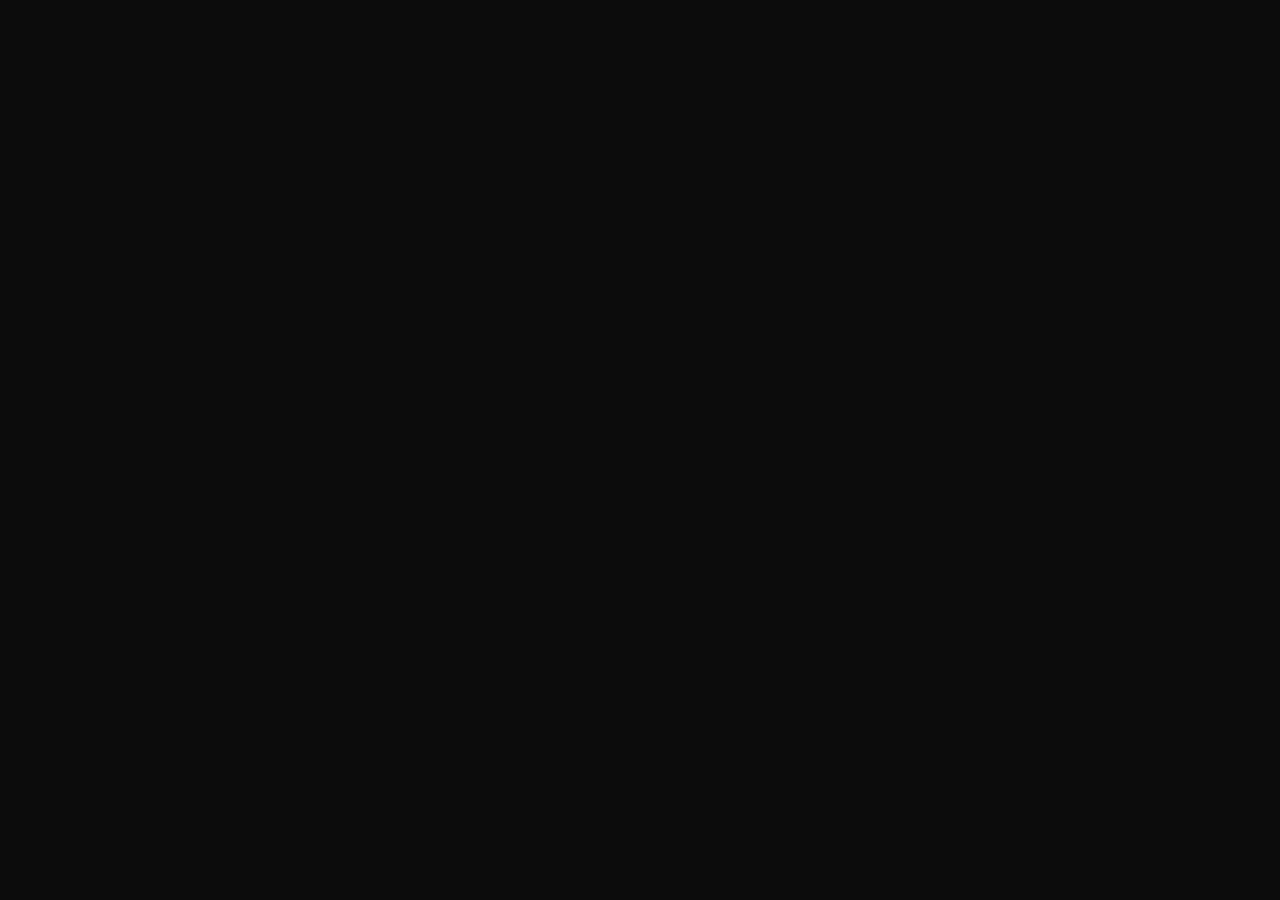
==== index.html @ 0c01b0b9 "Add files via upload" ====
<!DOCTYPE html>
<html lang="ja">
<head>
<meta charset="UTF-8">
<meta name="viewport" content="width=device-width, initial-scale=1.0, viewport-fit=cover">
<title>ソノサポ</title>
<link rel="manifest" href="manifest.json">
<meta name="theme-color" content="#0C0C0C">
<meta name="mobile-web-app-capable" content="yes">
<meta name="apple-mobile-web-app-capable" content="yes">
<meta name="apple-mobile-web-app-status-bar-style" content="black-translucent">
<meta name="apple-mobile-web-app-title" content="ソノサポ">
<link rel="apple-touch-icon" href="assets/apple-touch-icon.png">
<link rel="icon" href="assets/favicon-64.png">
<link rel="preconnect" href="https://fonts.googleapis.com">
<link href="https://fonts.googleapis.com/css2?family=Bebas+Neue&family=Noto+Sans+JP:wght@400;500;700;900&family=JetBrains+Mono:wght@400;600&display=swap" rel="stylesheet">
<link rel="stylesheet" href="common.css">
<script src="https://cdn.jsdelivr.net/npm/@supabase/supabase-js@2.117.3"></script>
<script src="config.js"></script>
<script src="common.js"></script>
<style>
/* ===================== 参加画面（招待コード） ===================== */
#join{display:none;min-height:100vh;min-height:100dvh;padding:calc(28px + env(safe-area-inset-top)) 20px 40px;
  background:radial-gradient(110% 60% at 50% 0%, rgba(31,58,134,.55), transparent 70%), var(--black);}
#join.on{display:block;}
.join-wrap{max-width:400px;margin:0 auto;}
.join-hero{display:flex;flex-direction:column;align-items:center;text-align:center;gap:10px;margin:10px 0 24px;}
.join-hero img{width:76px;height:76px;border-radius:19px;box-shadow:0 10px 30px rgba(0,0,0,.5);}
.join-name{font-size:28px;font-weight:900;letter-spacing:.12em;}
.join-sub{font-family:"Bebas Neue",sans-serif;font-size:13px;letter-spacing:.3em;color:var(--orange-light);margin-top:-6px;}
.join-lead{font-size:12.5px;color:var(--muted);line-height:1.8;}
.join-box{background:var(--dark);border:1px solid var(--border);border-radius:16px;padding:20px 18px;}
.code-input{font-family:"JetBrains Mono",monospace;font-size:22px;letter-spacing:.2em;text-align:center;text-transform:uppercase;padding:14px;}
.join-univ{background:linear-gradient(135deg, rgba(31,58,134,.6), rgba(20,36,92,.25));border:1px solid rgba(143,166,232,.35);border-radius:14px;padding:14px 16px;margin-bottom:6px;}
.join-univ-name{font-size:17px;font-weight:800;}
.join-univ-group{font-size:13px;color:var(--orange-light);font-weight:700;margin-top:2px;}
.join-univ-role{display:inline-block;margin-top:8px;font-size:11.5px;font-weight:800;border-radius:999px;padding:3px 10px;background:var(--orange);color:var(--black);}
.join-link{display:block;width:100%;background:none;border:none;color:var(--muted);font-size:12px;text-decoration:underline;margin-top:18px;padding:6px;}
.ios-note{background:rgba(255,147,5,.08);border:1px solid rgba(255,147,5,.35);border-radius:12px;padding:12px 14px;font-size:12px;line-height:1.75;margin-bottom:14px;}
.ios-note b{color:var(--orange-light);}

/* ===================== ホーム ===================== */
#home{display:none;}
#home.on{display:block;}
.home-top{max-width:680px;margin:0 auto;padding:calc(14px + env(safe-area-inset-top)) 16px 10px;display:flex;align-items:center;gap:10px;}
.avatar{width:42px;height:42px;border-radius:50%;background:var(--orange);color:var(--black);display:flex;align-items:center;justify-content:center;font-weight:900;font-size:17px;text-decoration:none;flex-shrink:0;}
.greet{flex:1;min-width:0;}
.greet-name{font-size:15px;font-weight:800;white-space:nowrap;overflow:hidden;text-overflow:ellipsis;}
.greet-sub{font-size:11px;color:var(--muted);white-space:nowrap;overflow:hidden;text-overflow:ellipsis;}
.home-body{max-width:680px;margin:0 auto;padding:6px 16px 10px;display:flex;flex-direction:column;gap:12px;}

.install{display:none;align-items:center;gap:10px;background:var(--card);border:1px solid rgba(255,147,5,.3);border-radius:12px;padding:10px 12px;font-size:12px;cursor:pointer;}
.install b{font-weight:800;}
.install span{color:var(--muted);}
.install button{margin-left:auto;background:none;border:none;color:var(--dim);font-size:14px;}

/* 2つのメイン */
.mains{display:grid;gap:12px;}
.main-card{position:relative;overflow:hidden;isolation:isolate;border-radius:22px;padding:20px 18px 18px;min-height:182px;display:flex;flex-direction:column;text-decoration:none;color:var(--text);transition:transform .16s var(--ease);}
.main-card:active{transform:scale(.98);}
.main-card .mc-pre{font-family:"JetBrains Mono",monospace;font-size:10px;letter-spacing:.2em;}
.main-card .mc-title{font-size:32px;font-weight:900;letter-spacing:.05em;line-height:1.15;margin-top:6px;}
.main-card .mc-lead{font-size:12px;line-height:1.7;margin-top:8px;max-width:58%;}
.main-card .mc-foot{margin-top:auto;padding-top:14px;display:flex;gap:6px;flex-wrap:wrap;padding-right:44px;}
.main-card .mc-go{position:absolute;right:14px;bottom:14px;width:34px;height:34px;border-radius:50%;display:flex;align-items:center;justify-content:center;}
.mc-tag{font-size:10.5px;font-weight:700;border-radius:999px;padding:5px 9px;white-space:nowrap;}

.mc-echo{background:radial-gradient(120% 140% at 100% 50%, rgba(255,147,5,.13), transparent 55%), #130F09;border:1px solid rgba(255,147,5,.35);}
.mc-echo .mc-pre{color:var(--orange-light);}
.mc-echo .mc-lead{color:#CDBEA4;}
.mc-echo .mc-tag{border:1px solid rgba(255,147,5,.38);color:#F7D9A8;background:rgba(12,12,12,.7);}
.mc-echo .mc-tag.first{background:var(--orange);border-color:var(--orange);color:var(--black);}
.mc-echo .mc-go{background:var(--orange);color:var(--black);}
.mc-echo::before{content:"";position:absolute;inset:0;z-index:-1;background:linear-gradient(90deg, rgba(19,15,9,.92) 0%, rgba(19,15,9,.55) 50%, transparent 70%);}
.echo-art{position:absolute;z-index:-2;right:-84px;top:50%;height:240px;width:auto;transform:translateY(-50%);}
.scan-fan{transform-box:view-box;transform-origin:42px 100px;animation:beamIn 1.1s var(--ease) .2s both;}
@keyframes beamIn{from{opacity:0;transform:scale(.25);}to{opacity:1;transform:none;}}

.mc-launch{background:radial-gradient(100% 120% at 100% 100%, #2A4AA8 0%, transparent 60%), var(--navy);border:1px solid rgba(143,166,232,.35);}
.mc-launch .mc-pre{color:var(--navy-light);}
.mc-launch .mc-lead{color:#C9D3F2;}
.mc-launch .mc-tag{border:1px solid rgba(143,166,232,.4);color:#DCE4FF;background:rgba(12,20,52,.55);}
.mc-launch .mc-go{background:#fff;color:var(--navy);top:14px;bottom:auto;}
.mc-launch .mc-doc{position:absolute;z-index:-1;right:-34px;bottom:-34px;height:184px;width:auto;opacity:.95;filter:drop-shadow(0 8px 18px rgba(0,0,0,.35));}
@media (max-width:370px){ .main-card .mc-title{font-size:27px;} .mc-launch .mc-doc{height:170px;} }

.home-label{font-size:12px;font-weight:800;color:var(--muted);margin:6px 2px -4px;letter-spacing:.04em;}
.tools{display:grid;grid-template-columns:1fr 1fr;gap:10px;}
.tool{display:flex;align-items:center;gap:10px;padding:13px 12px;border-radius:14px;background:var(--card);border:1px solid var(--border);color:var(--text);text-decoration:none;min-width:0;}
.tool:active{border-color:var(--orange);}
.tool.wide{grid-column:1 / -1;}
.tool-ic{width:32px;height:32px;border-radius:10px;flex-shrink:0;display:flex;align-items:center;justify-content:center;background:var(--orange-bg);border:1px solid rgba(255,147,5,.25);color:var(--orange-light);}
.tool-ic svg{width:16px;height:16px;}
.tool.must .tool-ic{background:var(--orange);color:var(--black);border-color:var(--orange);}
.tool-body{flex:1;min-width:0;}
.tool-title{display:block;font-size:13px;font-weight:800;line-height:1.35;}
.tool-desc{display:block;font-size:10.5px;color:var(--muted);margin-top:1px;white-space:nowrap;overflow:hidden;text-overflow:ellipsis;}
.tool-badge{font-size:10px;font-weight:800;color:var(--orange);border:1px solid rgba(255,147,5,.45);border-radius:999px;padding:3px 8px;flex-shrink:0;}
.home-foot{display:flex;align-items:center;justify-content:space-between;margin-top:6px;padding:14px 4px 0;border-top:1px solid var(--border);background:none;border-left:none;border-right:none;border-bottom:none;width:100%;color:var(--muted);text-align:left;}
.home-foot .brand{display:flex;align-items:center;gap:8px;color:var(--text);font-weight:900;letter-spacing:.1em;font-size:14px;}
.home-foot .brand img{width:26px;height:26px;border-radius:7px;}
.home-foot .lnk{font-size:12px;display:flex;align-items:center;gap:3px;}

/* お知らせ・部員として・このアプリについて */
.ann{background:var(--card);border:1px solid var(--border);border-radius:12px;padding:12px 14px;margin-bottom:8px;}
.ann-head{display:flex;justify-content:space-between;font-size:11px;color:var(--muted);margin-bottom:5px;}
.ann-head b{color:var(--orange-light);}
.gm-sec{margin-bottom:18px;}
.gm-title{display:flex;align-items:center;gap:8px;font-size:14px;font-weight:800;color:var(--orange-light);margin-bottom:8px;}
.gm-list{background:var(--card);border:1px solid var(--border);border-radius:12px;padding:12px 14px;display:flex;flex-direction:column;gap:8px;}
.gm-item{font-size:13px;line-height:1.75;padding-left:14px;position:relative;}
.gm-item::before{content:"";position:absolute;left:0;top:.75em;width:5px;height:5px;border-radius:50%;background:var(--orange);}
.draft-note{font-size:11.5px;color:var(--muted);background:rgba(143,166,232,.08);border:1px dashed rgba(143,166,232,.4);border-radius:10px;padding:10px 12px;margin-bottom:16px;line-height:1.7;}
.guide-step{display:flex;gap:12px;margin-bottom:16px;}
.guide-step .n{width:26px;height:26px;border-radius:50%;background:var(--orange);color:var(--black);font-weight:900;display:flex;align-items:center;justify-content:center;flex-shrink:0;font-size:13px;}
.guide-step p{font-size:13.5px;line-height:1.7;}
</style>
</head>
<body>

<!-- ===================== 参加画面 ===================== -->
<section id="join">
  <div class="join-wrap fade-up">
    <div class="join-hero">
      <img src="assets/icon-192.png" alt="">
      <div class="join-name">ソノサポ</div>
      <div class="join-sub">SONOGRAPHY × SUPPORT</div>
      <p class="join-lead">全国の医学生のための、エコー学習とエコー部づくりの応援アプリ。</p>
    </div>

    <div class="ios-note hidden" id="ios-note">
      <b>iPhone・iPadの方へ</b><br>
      先に<b>「ホーム画面に追加」</b>をして、追加したアイコンから開いてからコードを入力してください。<br>
      （Safariとホーム画面のアプリでは、ログインの記録が別々に保存されるため）
      <button type="button" class="btn ghost orange sm" style="margin-top:8px;" onclick="SS.openSheet('sheet-install')">追加のしかたを見る</button>
    </div>

    <!-- 1. コード入力 -->
    <div class="join-box" id="step-code">
      <label class="label" style="margin-top:0;" for="code">招待コード</label>
      <input class="field code-input" id="code" maxlength="9" placeholder="XXXX-XXXX" autocomplete="off" autocapitalize="characters" spellcheck="false" inputmode="text">
      <div class="hint">エコー部の代表者、または指導医の先生から受け取ったコードを入力してください。</div>
      <div class="msg" id="code-msg"></div>
      <button class="btn block" style="margin-top:16px;" id="code-btn">次へ</button>
    </div>

    <!-- 2. 名前など -->
    <div class="join-box hidden" id="step-profile">
      <div class="join-univ">
        <div class="join-univ-name" id="j-univ"></div>
        <div class="join-univ-group" id="j-group"></div>
        <span class="join-univ-role" id="j-role"></span>
      </div>
      <label class="label" for="j-name">名前 <span class="req">*</span></label>
      <input class="field" id="j-name" maxlength="30" placeholder="山田 太郎" autocomplete="name">
      <div class="hint">チャットなどで、記名で投稿したときに表示されます（匿名でも投稿できます）。</div>
      <div id="j-year-wrap">
        <label class="label" for="j-year">学年</label>
        <select class="field" id="j-year"></select>
      </div>
      <div class="msg" id="join-msg"></div>
      <button class="btn block" style="margin-top:16px;" id="join-btn">参加する</button>
      <button type="button" class="join-link" id="back-code">コードを入れ直す</button>
    </div>

    <!-- メールでログイン（管理者・メール登録済みの方） -->
    <div class="join-box hidden" id="step-email">
      <div style="font-size:14px;font-weight:800;">メールアドレスでログイン</div>
      <div class="hint" style="margin-top:4px;">管理者の方と、アカウント設定でメールアドレスを登録した方はこちら。</div>
      <label class="label" for="e-mail">メールアドレス</label>
      <input class="field" type="email" id="e-mail" autocomplete="username">
      <label class="label" for="e-pass">パスワード</label>
      <input class="field" type="password" id="e-pass" autocomplete="current-password">
      <div class="msg" id="email-msg"></div>
      <button class="btn block" style="margin-top:16px;" id="email-btn">ログイン</button>
      <button type="button" class="join-link" id="forgot-btn" style="margin-top:8px;">パスワードを忘れた</button>
      <button type="button" class="join-link" id="back-code2" style="margin-top:0;">招待コードで参加する</button>
    </div>

    <button type="button" class="join-link" id="to-email">メールアドレスでログイン（管理者・登録済みの方）</button>
  </div>
</section>

<!-- ===================== ホーム ===================== -->
<section id="home">
  <div class="home-top">
    <a class="avatar" id="avatar" href="account.html" aria-label="アカウント設定">−</a>
    <div class="greet">
      <div class="greet-name" id="greet-name"></div>
      <div class="greet-sub" id="greet-sub"></div>
    </div>
    <button class="icon-btn" id="bell" aria-label="お知らせ">
      <svg viewBox="0 0 24 24" fill="none" stroke="currentColor" stroke-width="2" stroke-linecap="round" stroke-linejoin="round"><path d="M18 8a6 6 0 00-12 0c0 7-3 9-3 9h18s-3-2-3-9"/><path d="M13.73 21a2 2 0 01-3.46 0"/></svg>
    </button>
  </div>

  <div class="home-body">
    <div class="install" id="install" role="button" tabindex="0">
      📲 <b>ホーム画面に追加できます</b><span>手順を見る</span>
      <button type="button" id="install-x" aria-label="閉じる">✕</button>
    </div>

    <div class="mains">
      <!-- メイン1：エコー -->
      <a class="main-card mc-echo" href="manabu.html">
        <svg class="echo-art" viewBox="-16 -20 248 240" aria-hidden="true">
          <defs>
            <filter id="spk" x="0" y="0" width="100%" height="100%"><feTurbulence type="fractalNoise" baseFrequency="0.95" numOctaves="2" seed="7" result="n"/><feColorMatrix in="n" type="matrix" values="0 0 0 0 1  0 0 0 0 .85  0 0 0 0 .62  2.6 0 0 0 -1.25"/></filter>
            <radialGradient id="att" cx="42" cy="100" r="178" gradientUnits="userSpaceOnUse"><stop offset="0" stop-color="#fff"/><stop offset=".55" stop-color="#fff" stop-opacity=".75"/><stop offset="1" stop-color="#fff" stop-opacity=".18"/></radialGradient>
            <radialGradient id="bm" cx="42" cy="100" r="178" gradientUnits="userSpaceOnUse"><stop offset="0" stop-color="#FF9305" stop-opacity=".32"/><stop offset="1" stop-color="#FF9305" stop-opacity=".04"/></radialGradient>
            <clipPath id="sec"><path d="M56.9 86.6 L172 -17.1 A175 175 0 0 1 172 217.1 L56.9 113.4 A20 20 0 0 0 56.9 86.6 Z"/></clipPath>
            <mask id="mk"><rect x="0" y="-20" width="232" height="240" fill="url(#att)"/></mask>
          </defs>
          <g class="scan-fan">
            <g clip-path="url(#sec)">
              <rect x="0" y="-20" width="232" height="240" fill="url(#bm)"/>
              <g mask="url(#mk)"><rect x="0" y="-20" width="232" height="240" filter="url(#spk)"/></g>
              <path d="M88 62 A58 58 0 0 1 88 138" fill="none" stroke="#FFD49A" stroke-opacity=".34" stroke-width="2.2"/>
            </g>
            <path d="M56.9 86.6 L172 -17.1 A175 175 0 0 1 172 217.1 L56.9 113.4 A20 20 0 0 0 56.9 86.6 Z" fill="none" stroke="#FF9305" stroke-opacity=".35"/>
          </g>
          <rect x="2" y="84" width="56" height="32" rx="16" fill="#FF9305"/>
          <path d="M30 84 V66" stroke="#F0F0F0" stroke-width="5" stroke-linecap="round"/>
          <ellipse cx="41" cy="69.5" rx="10" ry="3.6" fill="#F0F0F0"/>
        </svg>
        <div class="mc-pre">01 ー LEARN</div>
        <div class="mc-title">エコー</div>
        <div class="mc-lead">はじめてなら BASIC から。<br>深めるなら Advanced へ。</div>
        <div class="mc-foot"><span class="mc-tag first">BASIC</span><span class="mc-tag">Advanced</span><span class="mc-tag">ラベルで探す</span></div>
        <span class="mc-go"><svg width="16" height="16" viewBox="0 0 24 24" fill="none"><path d="M9 6l6 6-6 6" stroke="currentColor" stroke-width="2.6" stroke-linecap="round" stroke-linejoin="round"/></svg></span>
      </a>

      <!-- メイン2：エコー部立ち上げ -->
      <a class="main-card mc-launch" href="launch.html">
        <img class="mc-doc" src="assets/doctor.webp" alt="">
        <div class="mc-pre">02 ー BUILD</div>
        <div class="mc-title">エコー部<br>立ち上げ</div>
        <div class="mc-lead">機器の調達、学び方、部員集め。全国の成功も失敗も、ここに。</div>
        <div class="mc-foot"><span class="mc-tag" id="story-count">エピソード</span></div>
        <span class="mc-go"><svg width="16" height="16" viewBox="0 0 24 24" fill="none"><path d="M9 6l6 6-6 6" stroke="currentColor" stroke-width="2.6" stroke-linecap="round" stroke-linejoin="round"/></svg></span>
      </a>
    </div>

    <div class="home-label">はじめに</div>
    <div class="tools">
      <div class="tool wide must" role="button" tabindex="0" onclick="SS.openSheet('sheet-member')">
        <span class="tool-ic"><svg viewBox="0 0 24 24" fill="none" stroke="currentColor" stroke-width="2" stroke-linecap="round" stroke-linejoin="round"><circle cx="12" cy="12" r="10"/><path d="M12 16v-4M12 8h.01"/></svg></span>
        <span class="tool-body"><span class="tool-title" id="member-title">部員として</span><span class="tool-desc">注意事項</span></span>
        <span class="tool-badge">必読</span>
      </div>
      <a class="tool" href="chat.html">
        <span class="tool-ic"><svg viewBox="0 0 24 24" fill="none" stroke="currentColor" stroke-width="2" stroke-linecap="round" stroke-linejoin="round"><circle cx="12" cy="12" r="10"/><path d="M9.09 9a3 3 0 015.83 1c0 2-3 3-3 3M12 17h.01"/></svg></span>
        <span class="tool-body"><span class="tool-title">質問する</span><span class="tool-desc">全国の仲間・指導医に</span></span>
      </a>
      <a class="tool" href="calendar.html">
        <span class="tool-ic"><svg viewBox="0 0 24 24" fill="none" stroke="currentColor" stroke-width="2" stroke-linecap="round" stroke-linejoin="round"><rect x="3" y="4" width="18" height="18" rx="2"/><path d="M16 2v4M8 2v4M3 10h18"/></svg></span>
        <span class="tool-body"><span class="tool-title">次の予定</span><span class="tool-desc" id="next-event">読み込み中…</span></span>
      </a>
      <a class="tool wide hidden" id="admin-tool" href="admin.html">
        <span class="tool-ic"><svg viewBox="0 0 24 24" fill="none" stroke="currentColor" stroke-width="2" stroke-linecap="round" stroke-linejoin="round"><path d="M12 15a3 3 0 100-6 3 3 0 000 6z"/><path d="M19.4 15a1.65 1.65 0 00.33 1.82l.06.06a2 2 0 11-2.83 2.83l-.06-.06a1.65 1.65 0 00-1.82-.33 1.65 1.65 0 00-1 1.51V21a2 2 0 11-4 0v-.09A1.65 1.65 0 009 19.4a1.65 1.65 0 00-1.82.33l-.06.06a2 2 0 11-2.83-2.83l.06-.06A1.65 1.65 0 004.6 15a1.65 1.65 0 00-1.51-1H3a2 2 0 110-4h.09A1.65 1.65 0 004.6 9a1.65 1.65 0 00-.33-1.82l-.06-.06a2 2 0 112.83-2.83l.06.06A1.65 1.65 0 009 4.6a1.65 1.65 0 001-1.51V3a2 2 0 114 0v.09a1.65 1.65 0 001 1.51 1.65 1.65 0 001.82-.33l.06-.06a2 2 0 112.83 2.83l-.06.06A1.65 1.65 0 0019.4 9a1.65 1.65 0 001.51 1H21a2 2 0 110 4h-.09a1.65 1.65 0 00-1.51 1z"/></svg></span>
        <span class="tool-body"><span class="tool-title">管理画面</span><span class="tool-desc">大学・招待コード・ラベル・お知らせ</span></span>
      </a>
    </div>

    <button class="home-foot" type="button" onclick="SS.openSheet('sheet-about')">
      <span class="brand"><img src="assets/icon-192.png" alt="">ソノサポ</span>
      <span class="lnk">このアプリについて<svg width="14" height="14" viewBox="0 0 24 24" fill="none"><path d="M9 6l6 6-6 6" stroke="currentColor" stroke-width="2.2" stroke-linecap="round" stroke-linejoin="round"/></svg></span>
    </button>
  </div>
</section>

<!-- ===================== お知らせ ===================== -->
<div class="sheet-overlay" id="sheet-ann">
  <div class="sheet">
    <div class="sheet-grab"></div>
    <div class="sheet-head"><div><div class="sheet-title">お知らせ</div><div class="sheet-sub">ソノサポ運営から</div></div><button class="sheet-close" data-close="sheet-ann">✕</button></div>
    <div class="sheet-body">
      <div id="ann-list"></div>
      <div id="ann-post" class="hidden" style="border-top:1px solid var(--border);padding-top:14px;margin-top:8px;">
        <label class="label" style="margin-top:0;">お知らせを出す（管理者）</label>
        <textarea class="field" id="ann-text" maxlength="2000" placeholder="全国の参加者に届きます"></textarea>
        <div class="msg" id="ann-msg"></div>
        <button class="btn" style="margin-top:10px;" id="ann-btn">投稿する</button>
      </div>
    </div>
  </div>
</div>

<!-- ===================== 部員として（注意事項：内容は要相談） ===================== -->
<div class="sheet-overlay" id="sheet-member">
  <div class="sheet">
    <div class="sheet-grab"></div>
    <div class="sheet-head"><div><div class="sheet-title" id="member-sheet-title">部員として</div><div class="sheet-sub">注意事項</div></div><button class="sheet-close" data-close="sheet-member">✕</button></div>
    <div class="sheet-body">
      <!-- ★ 内容は後で相談して差し替える。いまは下書き -->
      <div class="draft-note">この内容は準備中の下書きです。正式な内容は、あとで差し替えます。</div>
      <div class="gm-sec">
        <div class="gm-title">🩺 被検者への配慮</div>
        <div class="gm-list">
          <div class="gm-item">エコーを当てる前には、必ず声をかけて同意を得ましょう。</div>
          <div class="gm-item">パーテーションなどで、プライバシーに配慮した環境で練習しましょう。</div>
        </div>
      </div>
      <div class="gm-sec">
        <div class="gm-title">🔌 機器の扱い</div>
        <div class="gm-list">
          <div class="gm-item">エコー機器は高価で繊細です。プローブを落とさない、ケーブルを踏まないよう注意しましょう。</div>
          <div class="gm-item">使ったあとはゼリーを拭き取り、元の場所に戻しましょう。</div>
        </div>
      </div>
      <div class="gm-sec">
        <div class="gm-title">🔒 画像と個人情報</div>
        <div class="gm-list">
          <div class="gm-item">アプリに載せる画像に、患者さんの名前・ID・顔など、個人が分かる情報が写っていないか必ず確認しましょう。</div>
          <div class="gm-item">アプリ内の資料は、各大学・作成者のものです。許可なく外部（SNSなど）に公開しないでください。</div>
        </div>
      </div>
      <div class="gm-sec">
        <div class="gm-title">🤝 全国の仲間と</div>
        <div class="gm-list">
          <div class="gm-item">チャットでは、相手を思いやった言葉づかいを心がけましょう。</div>
          <div class="gm-item">分からないことは、遠慮なく質問しましょう。その質問が、次の誰かの助けになります。</div>
        </div>
      </div>
      <button class="btn block" data-close="sheet-member">読みました</button>
    </div>
  </div>
</div>

<!-- ===================== このアプリについて（内容は要相談） ===================== -->
<div class="sheet-overlay" id="sheet-about">
  <div class="sheet">
    <div class="sheet-grab"></div>
    <div class="sheet-head"><div><div class="sheet-title">このアプリについて</div><div class="sheet-sub">ソノサポ ー Sonography × Support</div></div><button class="sheet-close" data-close="sheet-about">✕</button></div>
    <div class="sheet-body">
      <!-- ★ 内容は後で相談して差し替える。いまは下書き -->
      <div class="draft-note">この内容は準備中の下書きです。正式な内容は、あとで差し替えます。</div>
      <div style="text-align:center;margin:6px 0 18px;">
        <img src="assets/icon-192.png" alt="" style="width:64px;height:64px;border-radius:16px;margin:0 auto 10px;">
        <div style="font-size:22px;font-weight:900;letter-spacing:.1em;">ソノサポ</div>
        <div style="font-family:'Bebas Neue',sans-serif;letter-spacing:.28em;color:var(--orange-light);font-size:13px;">SONOGRAPHY × SUPPORT</div>
      </div>
      <p class="text-body" style="color:var(--muted);font-size:13px;">全国にPOCUS教育を広げるためのアプリです。和歌山県立医科大学のエコー部 K-PICS の取り組みをもとに、エコーの学び方と、エコー部の立ち上げ・運営のノウハウを全国の医学生で共有します。</p>
      <div style="margin-top:16px;" class="row-link" role="button" tabindex="0" onclick="SS.closeSheet('sheet-about');SS.openSheet('sheet-install');">
        <div class="row-ic">📲</div><div class="row-body"><div class="row-title">ホーム画面に追加する</div><div class="row-desc">アプリのように使えます</div></div>
      </div>
      <div class="hint" style="text-align:center;margin-top:12px;" id="app-ver"></div>
    </div>
  </div>
</div>

<!-- ===================== ホーム画面に追加のしかた ===================== -->
<div class="sheet-overlay" id="sheet-install">
  <div class="sheet">
    <div class="sheet-grab"></div>
    <div class="sheet-head"><div class="sheet-title">ホーム画面に追加する</div><button class="sheet-close" data-close="sheet-install">✕</button></div>
    <div class="sheet-body">
      <div id="inst-ios">
        <p class="hint" style="margin:0 0 14px;">iPhone・iPad の「Safari」で開いているときの手順です。</p>
        <div class="guide-step"><div class="n">1</div><p>画面の下（または上）にある「共有」ボタン（□に↑のマーク）をタップ。</p></div>
        <div class="guide-step"><div class="n">2</div><p>メニューを下にスクロールして「ホーム画面に追加」をタップ。</p></div>
        <div class="guide-step"><div class="n">3</div><p>右上の「追加」をタップ。ホーム画面に「ソノサポ」のアイコンができます。</p></div>
        <div class="guide-step"><div class="n">4</div><p><b>追加したアイコンから開いて</b>、招待コードを入力してください。</p></div>
      </div>
      <div id="inst-android" class="hidden">
        <p class="hint" style="margin:0 0 14px;">Android の「Chrome」で開いているときの手順です。</p>
        <div class="guide-step"><div class="n">1</div><p>右上の「︙」をタップ。</p></div>
        <div class="guide-step"><div class="n">2</div><p>「アプリをインストール」または「ホーム画面に追加」をタップ。</p></div>
        <div class="guide-step"><div class="n">3</div><p>「インストール」をタップすれば完了です。</p></div>
      </div>
    </div>
  </div>
</div>

<script>
// ================================================================
// 参加画面
// ================================================================
let _code = null, _role = null;
const fmtCode = v => { const s = v.toUpperCase().replace(/[^A-Z0-9]/g, '').slice(0, 8); return s.length > 4 ? s.slice(0,4) + '-' + s.slice(4) : s; };
const codeEl = SS.$('#code');
codeEl.addEventListener('input', () => { const p = codeEl.selectionStart, before = codeEl.value.length; codeEl.value = fmtCode(codeEl.value); });
codeEl.addEventListener('keydown', e => { if(e.key === 'Enter') SS.$('#code-btn').click(); });

function showStep(id){
  ['step-code','step-profile','step-email'].forEach(s => SS.$('#' + s).classList.toggle('hidden', s !== id));
  SS.$('#to-email').classList.toggle('hidden', id === 'step-email');
}

SS.$('#code-btn').onclick = async () => {
  const btn = SS.$('#code-btn'), code = codeEl.value.replace(/[^A-Z0-9]/gi, '');
  SS.msg('code-msg');
  if(code.length !== 8){ SS.msg('code-msg', '招待コードは8文字です（例：AB12-CD34）。'); return; }
  btn.disabled = true; btn.textContent = '確認中…';
  const { data, error } = await sb.rpc('check_invite', { p_code: code });
  btn.disabled = false; btn.textContent = '次へ';
  if(error){ SS.msg('code-msg', SS.friendly(error)); return; }
  if(!data || !data.length){ SS.msg('code-msg', '招待コードが見つかりません。もう一度確認してください。'); return; }
  _code = code; _role = data[0].role;
  SS.$('#j-univ').textContent = data[0].university_name;
  SS.$('#j-group').textContent = data[0].group_name || '';
  SS.$('#j-role').textContent = _role === 'reviewer' ? '確認者（指導医）として参加' : '部員として参加';
  SS.$('#j-year-wrap').classList.toggle('hidden', _role === 'reviewer');
  showStep('step-profile');
  setTimeout(() => SS.$('#j-name').focus(), 50);
};
SS.$('#j-year').innerHTML = '<option value="">選択してください</option>' + SS.YEARS.filter(y => y[0] !== 8).map(([v, l]) => `<option value="${v}">${l}</option>`).join('');

SS.$('#join-btn').onclick = async () => {
  const btn = SS.$('#join-btn'), name = SS.$('#j-name').value.trim();
  const year = _role === 'reviewer' ? 8 : (parseInt(SS.$('#j-year').value, 10) || null);
  SS.msg('join-msg');
  if(!name){ SS.msg('join-msg', '名前を入力してください。'); return; }
  btn.disabled = true; btn.textContent = '参加しています…';
  try{
    // この端末用のアカウントを作る（メールもパスワードも不要。次からは自動でログイン）
    let { data: { session } } = await sb.auth.getSession();
    if(!session){
      const { data, error } = await sb.auth.signInAnonymously();
      if(error) throw error;
      session = data.session;
    }
    const { error } = await sb.rpc('redeem_invite', { p_code: _code, p_name: name, p_year: year });
    if(error) throw error;
    location.replace('index.html');
  }catch(e){
    SS.msg('join-msg', SS.friendly(e));
    btn.disabled = false; btn.textContent = '参加する';
  }
};
SS.$('#back-code').onclick = () => showStep('step-code');
SS.$('#back-code2').onclick = () => showStep('step-code');
SS.$('#to-email').onclick = () => showStep('step-email');
SS.$('#email-btn').onclick = async () => {
  const btn = SS.$('#email-btn'), email = SS.$('#e-mail').value.trim(), password = SS.$('#e-pass').value;
  SS.msg('email-msg');
  if(!email || !password){ SS.msg('email-msg', 'メールアドレスとパスワードを入力してください。'); return; }
  btn.disabled = true;
  const { error } = await sb.auth.signInWithPassword({ email, password });
  btn.disabled = false;
  if(error){ SS.msg('email-msg', SS.friendly(error)); return; }
  location.replace('index.html');
};
SS.$('#forgot-btn').onclick = async () => {
  const email = SS.$('#e-mail').value.trim();
  if(!email){ SS.msg('email-msg', '上の欄にメールアドレスを入れてから、もう一度押してください。'); return; }
  const { error } = await sb.auth.resetPasswordForEmail(email, { redirectTo: new URL('account.html', location.href).href });
  if(error){ SS.msg('email-msg', SS.friendly(error)); return; }
  SS.msg('email-msg', 'パスワード再設定のメールを送りました（迷惑メールフォルダも確認してください）。', 'ok');
};

// ================================================================
// ホーム
// ================================================================
async function loadHome(){
  const me = SS.me;
  SS.$('#avatar').textContent = (me.name || '?').slice(0, 1);
  SS.$('#greet-name').textContent = 'こんにちは、' + (me.name || '') + ' さん';
  const yr = me.role === 'member' ? SS.yearLabel(me.year) : '';
  SS.$('#greet-sub').textContent = [SS.univLabel(), yr, SS.ROLE_LABEL[me.role]].filter(Boolean).join(' ・ ');
  const g = SS.univ && SS.univ.group_name;
  SS.$('#member-title').textContent = (g || 'エコー部') + 'の部員として';
  SS.$('#member-sheet-title').textContent = (g || 'エコー部') + 'の部員として';
  SS.$('#admin-tool').classList.toggle('hidden', !SS.isAdmin());
  SS.$('#app-ver').textContent = 'バージョン ' + SS_CONFIG.APP_VERSION;
  SS.tabbar('home');

  // ホーム画面に追加の案内
  const dev = SS.device();
  if(dev && !SS.isStandalone() && localStorage.getItem('ss_install_x') !== '1') SS.$('#install').style.display = 'flex';
  SS.$('#install').onclick = () => SS.openSheet('sheet-install');
  SS.$('#install-x').onclick = (e) => { e.stopPropagation(); SS.$('#install').style.display = 'none'; localStorage.setItem('ss_install_x', '1'); };

  // 小さな情報（失敗しても画面は出す）
  sb.from('stories').select('id', { count: 'exact', head: true }).then(({ count }) => {
    SS.$('#story-count').textContent = 'エピソード ' + (count || 0) + '件';
  });
  const today = new Date(); const ts = today.getFullYear() + '-' + SS.pad(today.getMonth()+1) + '-' + SS.pad(today.getDate());
  sb.from('events').select('title,event_date').gte('event_date', ts).order('event_date').limit(1).then(({ data }) => {
    const e = data && data[0];
    SS.$('#next-event').textContent = e ? (Number(e.event_date.slice(5,7)) + '/' + Number(e.event_date.slice(8,10)) + ' ' + e.title) : '予定はまだありません';
  });
  refreshBell();
}

// ---------- お知らせ ----------
async function refreshBell(){
  const last = SS.me.last_announcement_read_at || '1970-01-01T00:00:00Z';
  const { count } = await sb.from('announcements').select('id', { count: 'exact', head: true }).gt('created_at', last);
  let b = SS.$('#bell .dot-badge');
  if(count > 0){ if(!b){ b = document.createElement('span'); b.className = 'dot-badge'; SS.$('#bell').appendChild(b); } b.textContent = count > 9 ? '9+' : count; }
  else if(b) b.remove();
}
async function loadAnn(){
  const list = SS.$('#ann-list');
  list.innerHTML = '<div class="loading">読み込み中</div>';
  const { data, error } = await sb.from('announcements').select('*').order('created_at', { ascending: false }).limit(40);
  if(error){ list.innerHTML = '<div class="empty">読み込めませんでした</div>'; return; }
  if(!data.length){ list.innerHTML = '<div class="empty">まだお知らせはありません</div>'; return; }
  list.innerHTML = data.map(a => `<div class="ann"><div class="ann-head"><b>${SS.esc(a.author_name || '運営')}</b><span>${SS.fmtDate(a.created_at)}</span></div>
    <div class="text-body" style="font-size:13.5px;">${SS.linkify(a.body)}</div>
    ${SS.isAdmin() ? `<button class="btn danger sm" style="margin-top:8px;" data-del="${a.id}">削除</button>` : ''}</div>`).join('');
  list.querySelectorAll('[data-del]').forEach(b => b.onclick = async () => {
    if(!confirm('このお知らせを削除しますか？')) return;
    await sb.from('announcements').delete().eq('id', b.dataset.del); loadAnn();
  });
}
SS.$('#bell').onclick = async () => {
  SS.openSheet('sheet-ann');
  SS.$('#ann-post').classList.toggle('hidden', !SS.isAdmin());
  await loadAnn();
  const now = new Date().toISOString();
  await sb.from('profiles').update({ last_announcement_read_at: now }).eq('id', SS.user.id);
  SS.me.last_announcement_read_at = now; refreshBell();
};
SS.$('#ann-btn').onclick = async () => {
  const t = SS.$('#ann-text').value.trim(); if(!t) return;
  const { error } = await sb.from('announcements').insert({ body: t, author_name: 'ソノサポ運営' });
  if(error){ SS.msg('ann-msg', SS.friendly(error)); return; }
  SS.$('#ann-text').value = ''; SS.msg('ann-msg'); loadAnn();
};

// ---------- ホーム画面に追加の手順：端末に合わせて切り替え ----------
(function(){
  const dev = SS.device();
  SS.$('#inst-ios').classList.toggle('hidden', dev === 'android');
  SS.$('#inst-android').classList.toggle('hidden', dev !== 'android');
  if(dev === 'ios' && !SS.isStandalone()) SS.$('#ios-note').classList.remove('hidden');
})();

// ================================================================
// 起動
// ================================================================
SS.boot({ requireProfile: false }).then(() => {
  if(SS.me){
    SS.$('#home').classList.add('on');
    loadHome();
  } else {
    SS.$('#join').classList.add('on');
    // URL に ?code=XXXX-XXXX が付いていたら、自動で入れておく（招待リンク用）
    const qc = new URLSearchParams(location.search).get('code');
    if(qc){ codeEl.value = fmtCode(qc); }
  }
  SS.reveal(SS.me ? 500 : 900);
});
</script>
</body>
</html>
---- common.css ----
/* ================================================================
   ソノサポ 共通の見た目（全ページで使う）
   色：黒地 × アイコンのオレンジ × 多田先生イラストの紺
   ================================================================ */
:root{
  --orange:#FF9305; --orange-light:#FFB04D; --orange-dark:#C26E00; --orange-bg:rgba(255,147,5,.09);
  --navy:#14245C; --navy-2:#1C3274; --navy-light:#8FA6E8;
  --black:#0C0C0C; --dark:#141414; --card:#1A1A1A; --card-2:#202020;
  --border:#2A2A2A; --border-light:#363636;
  --text:#F2F2F2; --muted:#8E8E8E; --dim:#5A5A5A;
  --ok:#6CC58A; --ng:#F06060; --blue:#5AA7E8; --purple:#B49BE8;
  --ease:cubic-bezier(.16,1,.3,1);
  --tabbar-h:64px;
}
*{box-sizing:border-box;margin:0;padding:0;}
html{background:var(--black);-webkit-text-size-adjust:100%;}
body{
  background:var(--black);color:var(--text);
  font-family:"Noto Sans JP",system-ui,-apple-system,sans-serif;
  min-height:100vh;min-height:100dvh;-webkit-tap-highlight-color:transparent;
  line-height:1.6;
}
body.has-tabbar{padding-bottom:calc(var(--tabbar-h) + env(safe-area-inset-bottom) + 16px);}
img{max-width:100%;display:block;}
button,input,select,textarea{font-family:inherit;font-size:inherit;color:inherit;}
button{cursor:pointer;}
a{color:inherit;}
.bebas{font-family:"Bebas Neue",sans-serif;letter-spacing:.04em;}
.mono{font-family:"JetBrains Mono",monospace;}
.hidden{display:none !important;}
::-webkit-scrollbar{width:4px;height:4px;}
::-webkit-scrollbar-thumb{background:var(--border-light);}
:focus-visible{outline:2px solid var(--orange);outline-offset:2px;}

@keyframes fadeUp{from{opacity:0;transform:translateY(10px);}to{opacity:1;transform:none;}}
@keyframes sheetUp{from{opacity:0;transform:translateY(28px);}to{opacity:1;transform:none;}}
@keyframes spin{to{transform:rotate(360deg);}}
.fade-up{animation:fadeUp .45s var(--ease) both;}

/* ================================================================
   画面の切り替え（多田先生の幕）
   ================================================================ */
html.ss-boot{background:var(--navy);}
html.ss-boot body > *:not(#ss-curtain){visibility:hidden;}
html.ss-boot body{overflow:hidden;}
#ss-curtain{
  position:fixed;inset:0;z-index:5000;pointer-events:none;overflow:hidden;
  background:
    radial-gradient(120% 80% at 50% 108%, rgba(255,147,5,.22), transparent 58%),
    radial-gradient(90% 60% at 50% 0%, #1F3A86, transparent 70%),
    var(--navy);
  display:flex;flex-direction:column;align-items:center;justify-content:flex-end;
}
#ss-curtain .cur-brand{
  position:absolute;top:calc(18% + env(safe-area-inset-top));left:0;right:0;text-align:center;
}
#ss-curtain .cur-name{font-size:30px;font-weight:900;letter-spacing:.12em;color:#fff;}
#ss-curtain .cur-sub{font-family:"Bebas Neue",sans-serif;font-size:14px;letter-spacing:.32em;color:var(--orange-light);margin-top:4px;}
#ss-curtain .cur-doc{
  position:relative;height:min(58vh,520px);width:auto;max-width:92vw;object-fit:contain;
  filter:drop-shadow(0 18px 40px rgba(0,0,0,.35));
}
/* プローブから出る超音波の輪（プローブの位置＝画像の左上あたり） */
#ss-curtain .cur-waves{position:absolute;left:0;right:0;bottom:0;height:min(58vh,520px);pointer-events:none;}
#ss-curtain .cur-wave{
  position:absolute;left:calc(50% - min(58vh,520px)*0.35);top:5%;
  width:120px;height:120px;margin:-60px 0 0 -60px;border-radius:50%;
  border:2px solid rgba(255,147,5,.55);opacity:0;
}
#ss-curtain.in .cur-wave{animation:wave 1.5s var(--ease) infinite;}
#ss-curtain.in .cur-wave:nth-child(2){animation-delay:.5s;}
@keyframes wave{0%{transform:scale(.3);opacity:.9;}100%{transform:scale(2.6);opacity:0;}}
/* 入ってくるとき（下からスッと上がる） */
#ss-curtain.enter{animation:curIn .26s ease both;}
#ss-curtain.enter .cur-doc{animation:docUp .42s var(--ease) both;}
#ss-curtain.enter .cur-brand{animation:fadeUp .4s var(--ease) .05s both;}
@keyframes curIn{from{opacity:0;}to{opacity:1;}}
@keyframes docUp{from{transform:translateY(40%);}to{transform:none;}}
/* 出ていくとき（先生が手を振って下がる） */
#ss-curtain.leave{animation:curOut .42s ease .08s both;}
#ss-curtain.leave .cur-doc{animation:docDown .45s cubic-bezier(.5,0,.75,0) both;}
@keyframes curOut{to{opacity:0;}}
@keyframes docDown{to{transform:translateY(30%);}}
@media (prefers-reduced-motion:reduce){
  #ss-curtain.enter,#ss-curtain.enter .cur-doc,#ss-curtain.leave .cur-doc,#ss-curtain .cur-wave{animation:none !important;}
  #ss-curtain.leave{animation:curOut .2s ease both;}
}

/* ================================================================
   ヘッダー（各ページ上部）
   ================================================================ */
.page-head{
  position:relative;padding:calc(16px + env(safe-area-inset-top)) 18px 14px;
  max-width:680px;margin:0 auto;display:flex;align-items:center;justify-content:space-between;gap:10px;
}
.page-title{font-size:26px;font-weight:900;letter-spacing:.04em;line-height:1.2;}
.page-title .hl{color:var(--orange);}
.page-sub{font-family:"JetBrains Mono",monospace;font-size:10px;letter-spacing:.14em;color:var(--muted);margin-top:4px;}
.wrap{max-width:680px;margin:0 auto;padding:0 16px;}

/* ================================================================
   部品
   ================================================================ */
.btn{
  display:inline-flex;align-items:center;justify-content:center;gap:6px;
  border:none;border-radius:10px;padding:12px 16px;font-weight:700;font-size:14px;
  background:var(--orange);color:var(--black);transition:background .15s,transform .15s;
}
.btn:active{transform:scale(.98);}
.btn:disabled{background:var(--border);color:var(--dim);cursor:not-allowed;transform:none;}
.btn.block{width:100%;}
.btn.ghost{background:transparent;color:var(--text);border:1px solid var(--border-light);}
.btn.ghost.orange{color:var(--orange-light);border-color:rgba(255,147,5,.45);}
.btn.navy{background:var(--navy-2);color:#fff;}
.btn.danger{background:transparent;color:var(--ng);border:1px solid rgba(240,96,96,.45);}
.btn.sm{padding:7px 11px;font-size:12px;border-radius:8px;}
.icon-btn{
  width:38px;height:38px;border-radius:50%;flex-shrink:0;
  background:var(--card);border:1px solid var(--border);color:var(--muted);
  display:inline-flex;align-items:center;justify-content:center;position:relative;
}
.icon-btn:active{border-color:var(--orange);color:var(--orange);}
.icon-btn svg{width:18px;height:18px;}
.dot-badge{
  position:absolute;top:-3px;right:-3px;min-width:16px;height:16px;padding:0 4px;border-radius:999px;
  background:var(--orange);color:var(--black);font:700 9.5px/16px "JetBrains Mono",monospace;text-align:center;
}

.field{
  width:100%;background:var(--black);border:1px solid var(--border-light);border-radius:9px;
  color:var(--text);padding:11px 13px;font-size:15px;outline:none;transition:border-color .15s;
}
textarea.field{resize:vertical;min-height:90px;line-height:1.7;}
.field:focus{border-color:var(--orange);box-shadow:0 0 0 3px rgba(255,147,5,.12);}
.field::placeholder{color:var(--dim);}
.label{display:block;font-size:12px;color:var(--muted);margin:14px 0 6px;font-weight:700;}
.label .req{color:var(--ng);}
.hint{font-size:11.5px;color:var(--dim);line-height:1.7;margin-top:6px;}
.check{display:flex;align-items:flex-start;gap:9px;font-size:13px;color:var(--muted);margin-top:12px;cursor:pointer;line-height:1.6;}
.check input{width:18px;height:18px;accent-color:var(--orange);flex-shrink:0;margin-top:2px;}

.msg{display:none;margin-top:12px;font-size:12.5px;line-height:1.6;border-radius:8px;padding:10px 12px;}
.msg.show{display:block;}
.msg.ng{color:#FF8A8A;background:rgba(240,96,96,.1);border:1px solid rgba(240,96,96,.3);}
.msg.ok{color:#8FE0AB;background:rgba(108,197,138,.1);border:1px solid rgba(108,197,138,.35);}
.msg.info{color:var(--muted);background:var(--card);border:1px solid var(--border);}

.card{background:var(--card);border:1px solid var(--border);border-radius:16px;}
.empty{text-align:center;color:var(--muted);font-size:13px;padding:36px 12px;line-height:1.9;}
.loading{text-align:center;color:var(--dim);font-size:12px;padding:30px;}
.loading::before{content:"";display:inline-block;width:14px;height:14px;border:2px solid var(--border-light);border-top-color:var(--orange);border-radius:50%;animation:spin .8s linear infinite;vertical-align:-2px;margin-right:8px;}

.chip{
  display:inline-flex;align-items:center;gap:5px;white-space:nowrap;
  font-size:11px;font-weight:700;border-radius:999px;padding:3px 9px;line-height:1.5;
  border:1px solid var(--border-light);color:var(--muted);background:transparent;
}
.chip.on{background:var(--orange);border-color:var(--orange);color:var(--black);}
.chips{display:flex;gap:6px;flex-wrap:wrap;}
.chips.scroll{flex-wrap:nowrap;overflow-x:auto;scrollbar-width:none;padding-bottom:2px;}
.chips.scroll::-webkit-scrollbar{display:none;}
button.chip{padding:6px 12px;font-size:12px;}

.seg{display:flex;gap:4px;background:var(--dark);border:1px solid var(--border);padding:4px;border-radius:11px;}
.seg button{flex:1;white-space:nowrap;border:none;background:transparent;color:var(--muted);font-weight:700;font-size:13px;padding:8px 6px;border-radius:8px;}
.seg button.on{background:var(--orange);color:var(--black);}

/* 役割バッジ */
.role-badge{font-size:9.5px;font-weight:800;border-radius:5px;padding:1px 6px;letter-spacing:.02em;white-space:nowrap;}
.role-badge.reviewer{background:rgba(90,167,232,.16);color:var(--blue);border:1px solid rgba(90,167,232,.4);}
.role-badge.admin{background:rgba(255,147,5,.14);color:var(--orange-light);border:1px solid rgba(255,147,5,.4);}

/* ================================================================
   ボトムシート・モーダル
   ================================================================ */
.sheet-overlay{
  position:fixed;inset:0;z-index:700;display:none;align-items:flex-end;justify-content:center;
  background:rgba(0,0,0,.72);backdrop-filter:blur(5px);-webkit-backdrop-filter:blur(5px);
}
.sheet-overlay.open{display:flex;}
.sheet{
  width:100%;max-width:600px;max-height:90vh;max-height:90dvh;display:flex;flex-direction:column;
  background:var(--dark);border:1px solid var(--border);border-bottom:none;border-radius:22px 22px 0 0;
  animation:sheetUp .32s var(--ease) both;
}
@media (min-width:640px){
  .sheet-overlay{align-items:center;padding:20px;}
  .sheet{border-radius:18px;border-bottom:1px solid var(--border);}
}
.sheet-grab{width:38px;height:4px;border-radius:4px;background:var(--border-light);margin:10px auto 0;flex-shrink:0;}
.sheet-head{display:flex;align-items:center;justify-content:space-between;gap:10px;padding:12px 18px;border-bottom:1px solid var(--border);flex-shrink:0;}
.sheet-title{font-size:17px;font-weight:800;line-height:1.35;}
.sheet-sub{font-size:11px;color:var(--muted);margin-top:2px;}
.sheet-close{width:32px;height:32px;border-radius:9px;background:var(--card);border:1px solid var(--border);color:var(--muted);flex-shrink:0;}
.sheet-body{padding:16px 18px calc(22px + env(safe-area-inset-bottom));overflow-y:auto;-webkit-overflow-scrolling:touch;overscroll-behavior:contain;}

.row-link{
  display:flex;align-items:center;gap:12px;padding:13px 14px;margin-bottom:8px;
  background:var(--card);border:1px solid var(--border);border-radius:13px;text-decoration:none;color:var(--text);
}
.row-link:active{border-color:var(--orange);}
.row-ic{width:36px;height:36px;border-radius:11px;flex-shrink:0;display:flex;align-items:center;justify-content:center;background:var(--orange-bg);border:1px solid rgba(255,147,5,.25);color:var(--orange-light);}
.row-ic svg{width:17px;height:17px;}
.row-body{flex:1;min-width:0;}
.row-title{font-size:14px;font-weight:700;line-height:1.4;}
.row-desc{font-size:11.5px;color:var(--muted);margin-top:2px;line-height:1.55;}
.chev{color:var(--dim);flex-shrink:0;}

/* 画像 */
.thumbs{display:flex;flex-wrap:wrap;gap:6px;margin-top:10px;}
.thumbs img{width:92px;height:92px;object-fit:cover;border-radius:10px;border:1px solid var(--border-light);cursor:zoom-in;background:var(--card);}
.lightbox{position:fixed;inset:0;z-index:6000;background:rgba(0,0,0,.94);display:flex;align-items:center;justify-content:center;padding:14px;}
.lightbox img{max-width:100%;max-height:100%;object-fit:contain;border-radius:6px;}
.img-picks{display:flex;flex-wrap:wrap;gap:8px;margin-top:8px;}
.img-pick{position:relative;width:70px;height:70px;border-radius:10px;overflow:hidden;border:1px solid var(--border-light);}
.img-pick img{width:100%;height:100%;object-fit:cover;}
.img-pick button{position:absolute;top:3px;right:3px;width:20px;height:20px;border-radius:50%;border:none;background:rgba(0,0,0,.75);color:#fff;font-size:11px;line-height:1;}
.img-add{
  width:70px;height:70px;border-radius:10px;border:1.5px dashed rgba(255,147,5,.5);background:transparent;
  color:var(--orange-light);font-size:11px;font-weight:700;display:flex;flex-direction:column;align-items:center;justify-content:center;gap:2px;
}
.file-hidden{position:absolute;left:-9999px;width:1px;height:1px;opacity:0;}

/* トースト */
#ss-toast{
  position:fixed;left:50%;bottom:calc(var(--tabbar-h) + env(safe-area-inset-bottom) + 18px);transform:translateX(-50%) translateY(20px);
  background:#262626;border:1px solid var(--border-light);color:var(--text);font-size:13px;font-weight:700;
  padding:10px 16px;border-radius:999px;z-index:6500;opacity:0;pointer-events:none;transition:all .25s var(--ease);
  max-width:calc(100vw - 32px);text-align:center;
}
#ss-toast.show{opacity:1;transform:translateX(-50%);}

/* 右下の＋ボタン */
.fab{
  position:fixed;right:18px;bottom:calc(var(--tabbar-h) + env(safe-area-inset-bottom) + 16px);z-index:250;
  height:52px;padding:0 20px 0 16px;border-radius:999px;border:none;background:var(--orange);color:var(--black);
  font-weight:800;font-size:14px;display:flex;align-items:center;gap:6px;box-shadow:0 10px 26px rgba(0,0,0,.5);
}
.fab svg{width:20px;height:20px;}
@media (min-width:768px){ .fab{right:max(20px,calc(50% - 340px));} }

/* ================================================================
   下のタブバー
   ================================================================ */
.tabbar{
  position:fixed;left:0;right:0;bottom:0;z-index:300;
  background:rgba(18,18,18,.94);backdrop-filter:blur(14px);-webkit-backdrop-filter:blur(14px);
  border-top:1px solid var(--border);display:flex;padding-bottom:env(safe-area-inset-bottom);
}
@media (min-width:768px){
  .tabbar{left:50%;right:auto;width:min(100%,720px);transform:translateX(-50%);border:1px solid var(--border);border-bottom:none;border-radius:18px 18px 0 0;}
}
.tab{
  flex:1;display:flex;flex-direction:column;align-items:center;justify-content:center;gap:3px;
  min-height:var(--tabbar-h);padding:8px 4px;color:var(--dim);text-decoration:none;position:relative;
}
.tab svg{width:22px;height:22px;}
.tab span{font-size:10px;font-weight:700;}
.tab.on{color:var(--orange);}
.tab .dot-badge{top:6px;right:auto;left:calc(50% + 6px);}

/* 投稿者・参考になった（チャット／立ち上げ／カレンダー共通） */
.au{display:flex;align-items:center;gap:6px;flex-wrap:wrap;min-width:0;}
.au-name{font-size:12.5px;font-weight:700;color:var(--orange-light);}
.au-name.anon{color:var(--muted);}
.au-univ{font-size:11px;color:var(--muted);}
.au-time{font-size:10.5px;color:var(--dim);font-family:"JetBrains Mono",monospace;margin-left:auto;white-space:nowrap;}
.like-btn{
  display:inline-flex;align-items:center;gap:5px;border:1px solid var(--border-light);background:transparent;
  color:var(--muted);border-radius:999px;padding:5px 10px;font-size:11.5px;font-weight:700;
}
.like-btn b{font-family:"JetBrains Mono",monospace;font-weight:600;}
.like-btn.on{color:var(--orange-light);border-color:rgba(255,147,5,.5);background:var(--orange-bg);}
.text-body{font-size:14px;line-height:1.85;white-space:pre-wrap;word-break:break-word;}
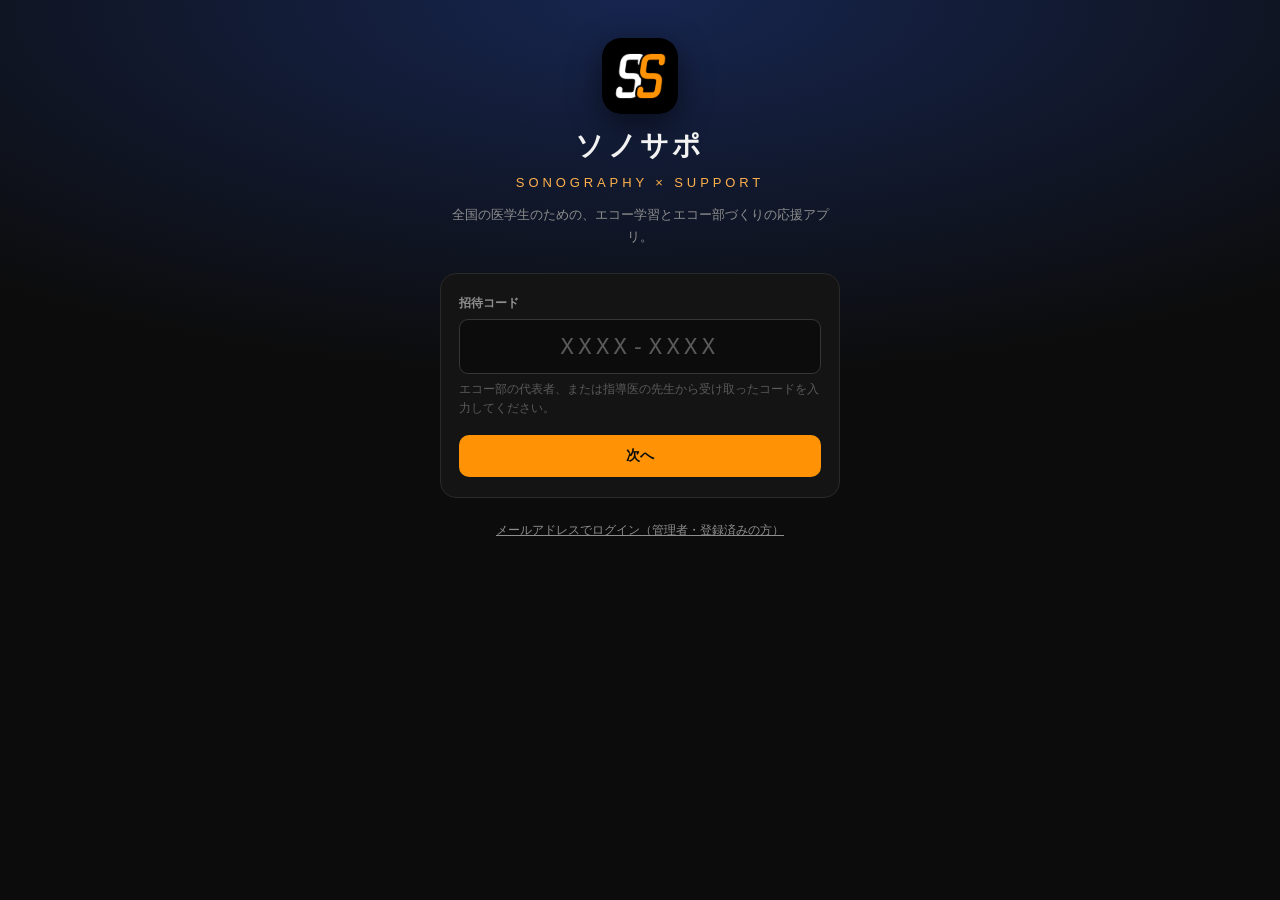
==== commit dbca3138: "Add files via upload" ====
--- a/index.html
+++ b/index.html
@@ -2,6 +2,8 @@
 <html lang="ja">
 <head>
 <meta charset="UTF-8">
+<!-- 安全のための決まり：このアプリが読み込んでよい場所を、自分のサイト・Supabase・Googleフォントだけに限る -->
+<meta http-equiv="Content-Security-Policy" content="default-src 'self'; script-src 'self' 'unsafe-inline'; style-src 'self' 'unsafe-inline' https://fonts.googleapis.com; font-src 'self' https://fonts.gstatic.com; img-src 'self' data: blob: https://gurbkfenumknfdnzxiuo.supabase.co; connect-src 'self' https://gurbkfenumknfdnzxiuo.supabase.co wss://gurbkfenumknfdnzxiuo.supabase.co; media-src 'self' blob: https://gurbkfenumknfdnzxiuo.supabase.co; worker-src 'self'; manifest-src 'self'; object-src 'none'; base-uri 'self'; form-action 'self'">
 <meta name="viewport" content="width=device-width, initial-scale=1.0, viewport-fit=cover">
 <title>ソノサポ</title>
 <link rel="manifest" href="manifest.json">
@@ -15,12 +17,12 @@
 <link rel="preconnect" href="https://fonts.googleapis.com">
 <link href="https://fonts.googleapis.com/css2?family=Bebas+Neue&family=Noto+Sans+JP:wght@400;500;700;900&family=JetBrains+Mono:wght@400;600&display=swap" rel="stylesheet">
 <link rel="stylesheet" href="common.css">
-<script src="https://cdn.jsdelivr.net/npm/@supabase/supabase-js@2.117.3"></script>
+<script src="vendor/supabase-js-2.117.3.js"></script>
 <script src="config.js"></script>
 <script src="common.js"></script>
 <style>
 /* ===================== 参加画面（招待コード） ===================== */
-#join{display:none;min-height:100vh;min-height:100dvh;padding:calc(28px + env(safe-area-inset-top)) 20px 40px;
+#join{display:none;min-height:100vh;min-height:100dvh;padding:calc(28px + var(--ss-top)) 20px 40px;
   background:radial-gradient(110% 60% at 50% 0%, rgba(31,58,134,.55), transparent 70%), var(--black);}
 #join.on{display:block;}
 .join-wrap{max-width:400px;margin:0 auto;}
@@ -39,29 +41,29 @@
 .ios-note{background:rgba(255,147,5,.08);border:1px solid rgba(255,147,5,.35);border-radius:12px;padding:12px 14px;font-size:12px;line-height:1.75;margin-bottom:14px;}
 .ios-note b{color:var(--orange-light);}
 
-/* ===================== ホーム ===================== */
+/* ===================== ホーム（1画面におさまる） ===================== */
 #home{display:none;}
-#home.on{display:block;}
-.home-top{max-width:680px;margin:0 auto;padding:calc(14px + env(safe-area-inset-top)) 16px 10px;display:flex;align-items:center;gap:10px;}
-.avatar{width:42px;height:42px;border-radius:50%;background:var(--orange);color:var(--black);display:flex;align-items:center;justify-content:center;font-weight:900;font-size:17px;text-decoration:none;flex-shrink:0;}
+#home.on{display:flex;flex-direction:column;height:calc(100vh - var(--tabbar-h) - 16px);height:calc(100dvh + var(--ss-gap) - var(--tabbar-h) - env(safe-area-inset-bottom) - 16px);min-height:560px;}
+.home-top{width:100%;max-width:680px;margin:0 auto;padding:calc(12px + var(--ss-top)) 16px 8px;display:flex;align-items:center;gap:10px;flex-shrink:0;}
+.avatar{width:40px;height:40px;border-radius:50%;background:var(--orange);color:var(--black);display:flex;align-items:center;justify-content:center;font-weight:900;font-size:17px;text-decoration:none;flex-shrink:0;}
 .greet{flex:1;min-width:0;}
 .greet-name{font-size:15px;font-weight:800;white-space:nowrap;overflow:hidden;text-overflow:ellipsis;}
 .greet-sub{font-size:11px;color:var(--muted);white-space:nowrap;overflow:hidden;text-overflow:ellipsis;}
-.home-body{max-width:680px;margin:0 auto;padding:6px 16px 10px;display:flex;flex-direction:column;gap:12px;}
-
-.install{display:none;align-items:center;gap:10px;background:var(--card);border:1px solid rgba(255,147,5,.3);border-radius:12px;padding:10px 12px;font-size:12px;cursor:pointer;}
+.home-body{flex:1;min-height:0;width:100%;max-width:680px;margin:0 auto;padding:4px 16px 0;display:flex;flex-direction:column;gap:10px;}
+
+.install{display:none;align-items:center;gap:10px;background:var(--card);border:1px solid rgba(255,147,5,.3);border-radius:12px;padding:8px 12px;font-size:12px;cursor:pointer;flex-shrink:0;}
 .install b{font-weight:800;}
 .install span{color:var(--muted);}
 .install button{margin-left:auto;background:none;border:none;color:var(--dim);font-size:14px;}
 
-/* 2つのメイン */
-.mains{display:grid;gap:12px;}
-.main-card{position:relative;overflow:hidden;isolation:isolate;border-radius:22px;padding:20px 18px 18px;min-height:182px;display:flex;flex-direction:column;text-decoration:none;color:var(--text);transition:transform .16s var(--ease);}
+/* 2つのメイン（画面の高さに合わせて伸び縮み） */
+.mains{flex:1;min-height:0;display:grid;grid-template-rows:1fr 1fr;gap:10px;}
+.main-card{position:relative;overflow:hidden;isolation:isolate;border-radius:22px;padding:18px 18px 16px;min-height:150px;display:flex;flex-direction:column;text-decoration:none;color:var(--text);transition:transform .16s var(--ease);cursor:pointer;}
 .main-card:active{transform:scale(.98);}
 .main-card .mc-pre{font-family:"JetBrains Mono",monospace;font-size:10px;letter-spacing:.2em;}
-.main-card .mc-title{font-size:32px;font-weight:900;letter-spacing:.05em;line-height:1.15;margin-top:6px;}
-.main-card .mc-lead{font-size:12px;line-height:1.7;margin-top:8px;max-width:58%;}
-.main-card .mc-foot{margin-top:auto;padding-top:14px;display:flex;gap:6px;flex-wrap:wrap;padding-right:44px;}
+.main-card .mc-title{font-size:30px;font-weight:900;letter-spacing:.05em;line-height:1.15;margin-top:4px;}
+.main-card .mc-lead{font-size:12px;line-height:1.7;margin-top:6px;max-width:58%;}
+.main-card .mc-foot{margin-top:auto;padding-top:10px;display:flex;gap:6px;flex-wrap:wrap;padding-right:44px;}
 .main-card .mc-go{position:absolute;right:14px;bottom:14px;width:34px;height:34px;border-radius:50%;display:flex;align-items:center;justify-content:center;}
 .mc-tag{font-size:10.5px;font-weight:700;border-radius:999px;padding:5px 9px;white-space:nowrap;}
 
@@ -81,25 +83,98 @@
 .mc-launch .mc-lead{color:#C9D3F2;}
 .mc-launch .mc-tag{border:1px solid rgba(143,166,232,.4);color:#DCE4FF;background:rgba(12,20,52,.55);}
 .mc-launch .mc-go{background:#fff;color:var(--navy);top:14px;bottom:auto;}
-.mc-launch .mc-doc{position:absolute;z-index:-1;right:-34px;bottom:-34px;height:184px;width:auto;opacity:.95;filter:drop-shadow(0 8px 18px rgba(0,0,0,.35));}
-@media (max-width:370px){ .main-card .mc-title{font-size:27px;} .mc-launch .mc-doc{height:170px;} }
-
-.home-label{font-size:12px;font-weight:800;color:var(--muted);margin:6px 2px -4px;letter-spacing:.04em;}
-.tools{display:grid;grid-template-columns:1fr 1fr;gap:10px;}
-.tool{display:flex;align-items:center;gap:10px;padding:13px 12px;border-radius:14px;background:var(--card);border:1px solid var(--border);color:var(--text);text-decoration:none;min-width:0;}
+.mc-launch .mc-doc{position:absolute;z-index:-1;right:-30px;bottom:-34px;height:min(190px, 92%);width:auto;opacity:.95;filter:drop-shadow(0 8px 18px rgba(0,0,0,.35));}
+@media (max-width:370px){ .main-card .mc-title{font-size:26px;} }
+@media (max-height:700px){ .main-card{padding:14px 16px 12px;} .main-card .mc-title{font-size:25px;} .main-card .mc-lead{font-size:11px;} .mc-tag{padding:3px 8px;} }
+
+/* 下の2つ：認定アプリ／エコー部員として */
+.tools{display:grid;grid-template-columns:1fr 1fr;gap:10px;flex-shrink:0;}
+.tool{display:flex;align-items:center;gap:10px;padding:12px 12px;border-radius:14px;background:var(--card);border:1px solid var(--border);color:var(--text);text-decoration:none;min-width:0;cursor:pointer;}
 .tool:active{border-color:var(--orange);}
-.tool.wide{grid-column:1 / -1;}
 .tool-ic{width:32px;height:32px;border-radius:10px;flex-shrink:0;display:flex;align-items:center;justify-content:center;background:var(--orange-bg);border:1px solid rgba(255,147,5,.25);color:var(--orange-light);}
 .tool-ic svg{width:16px;height:16px;}
 .tool.must .tool-ic{background:var(--orange);color:var(--black);border-color:var(--orange);}
 .tool-body{flex:1;min-width:0;}
 .tool-title{display:block;font-size:13px;font-weight:800;line-height:1.35;}
 .tool-desc{display:block;font-size:10.5px;color:var(--muted);margin-top:1px;white-space:nowrap;overflow:hidden;text-overflow:ellipsis;}
-.tool-badge{font-size:10px;font-weight:800;color:var(--orange);border:1px solid rgba(255,147,5,.45);border-radius:999px;padding:3px 8px;flex-shrink:0;}
-.home-foot{display:flex;align-items:center;justify-content:space-between;margin-top:6px;padding:14px 4px 0;border-top:1px solid var(--border);background:none;border-left:none;border-right:none;border-bottom:none;width:100%;color:var(--muted);text-align:left;}
+.tool{position:relative;}
+.tool-badge{position:absolute;top:-7px;right:8px;font-size:9.5px;font-weight:800;color:var(--black);background:var(--orange);border-radius:999px;padding:1px 7px;}
+.tool-title{white-space:nowrap;overflow:hidden;text-overflow:ellipsis;}
+.tool.admin{grid-column:1 / -1;padding:9px 12px;border-style:dashed;}
+.home-foot{display:flex;align-items:center;justify-content:space-between;flex-shrink:0;padding:10px 4px 0;border-top:1px solid var(--border);background:none;border-left:none;border-right:none;border-bottom:none;width:100%;color:var(--muted);text-align:left;}
 .home-foot .brand{display:flex;align-items:center;gap:8px;color:var(--text);font-weight:900;letter-spacing:.1em;font-size:14px;}
-.home-foot .brand img{width:26px;height:26px;border-radius:7px;}
+.home-foot .brand img{width:24px;height:24px;border-radius:6px;}
 .home-foot .lnk{font-size:12px;display:flex;align-items:center;gap:3px;}
+
+/* エコー → BASIC / Advanced → 項目 */
+.route{display:flex;align-items:center;gap:14px;padding:18px 16px;border-radius:18px;margin-bottom:10px;cursor:pointer;border:1px solid var(--border);background:var(--card);}
+.route:active{transform:scale(.99);}
+.route .r-name{font-family:"Bebas Neue",sans-serif;font-size:32px;letter-spacing:.05em;line-height:1;}
+.route .r-desc{font-size:12px;color:var(--muted);margin-top:6px;line-height:1.6;}
+.route.basic{border-color:rgba(255,147,5,.45);background:linear-gradient(135deg, rgba(255,147,5,.14), var(--card) 60%);}
+.route.basic .r-name{color:var(--orange);}
+.route.adv{border-color:rgba(90,167,232,.45);background:linear-gradient(135deg, rgba(90,167,232,.14), var(--card) 60%);}
+.route.adv .r-name{color:var(--blue);}
+.route .r-go{margin-left:auto;color:var(--dim);flex-shrink:0;}
+.back-btn{display:inline-flex;align-items:center;gap:2px;background:none;border:1px solid var(--border);color:var(--muted);border-radius:999px;padding:5px 11px 5px 7px;font-size:12px;font-weight:700;margin-bottom:12px;}
+.sec-row{display:flex;align-items:center;gap:12px;padding:12px 13px;margin-bottom:7px;background:var(--card);border:1px solid var(--border);border-radius:13px;text-decoration:none;color:var(--text);}
+.sec-row:active{border-color:var(--orange);}
+.sec-n{width:32px;height:32px;border-radius:50%;flex-shrink:0;display:flex;align-items:center;justify-content:center;font-family:"Bebas Neue",sans-serif;font-size:16px;color:var(--orange);border:1px solid rgba(255,147,5,.5);}
+.adv-list .sec-n{color:var(--blue);border-color:rgba(90,167,232,.5);font-family:inherit;font-size:13px;}
+.sec-t{flex:1;min-width:0;font-size:14px;font-weight:800;line-height:1.4;}
+.sec-t small{display:block;font-family:"JetBrains Mono",monospace;font-size:9.5px;letter-spacing:.1em;color:var(--dim);font-weight:400;margin-top:1px;}
+.list-h{font-family:"JetBrains Mono",monospace;font-size:10px;letter-spacing:.2em;color:var(--blue);margin:14px 2px 8px;}
+
+/* お知らせ */
+.ann{background:var(--card);border:1px solid var(--border);border-radius:12px;padding:12px 14px;margin-bottom:8px;}
+.ann-route{display:flex;align-items:center;gap:6px;flex-wrap:wrap;font-size:11.5px;margin-bottom:6px;}
+.ann-from{font-weight:800;color:var(--orange-light);}
+.ann-from.ops{color:#0C0C0C;background:var(--orange);border-radius:5px;padding:0 6px;}
+.ann-to{color:var(--muted);}
+.ann-to b{color:var(--text);font-weight:700;}
+.ann-meta{font-size:10.5px;color:var(--dim);margin-top:6px;display:flex;justify-content:space-between;align-items:center;gap:8px;}
+.ann-tabs{margin-bottom:12px;}
+.ann-tabs button{font-size:12px;position:relative;}
+.ann-tabs .n{display:inline-block;min-width:16px;height:16px;line-height:16px;border-radius:999px;background:#F06060;color:#fff;font-size:10px;padding:0 4px;margin-left:4px;font-family:"JetBrains Mono",monospace;}
+.ntf{display:block;text-decoration:none;color:var(--text);background:var(--card);border:1px solid var(--border);border-radius:14px;padding:12px 14px;margin-bottom:8px;}
+.ntf.unread{border-color:rgba(255,147,5,.55);background:linear-gradient(90deg,rgba(255,147,5,.08),var(--card) 60%);}
+.ntf .t{font-size:13px;font-weight:800;}
+.ntf .b{font-size:12px;color:var(--muted);margin-top:3px;line-height:1.6;}
+.ntf .m{font-size:10.5px;color:var(--dim);margin-top:5px;font-family:"JetBrains Mono",monospace;}
+.mc-launch .mc-tag.new{background:var(--orange);border-color:var(--orange);color:var(--black);}
+.uni-pick{max-height:220px;overflow-y:auto;border:1px solid var(--border);border-radius:10px;margin-top:8px;}
+.uni-pick label{display:flex;align-items:center;gap:9px;padding:9px 12px;border-bottom:1px solid var(--border);font-size:13px;cursor:pointer;}
+.uni-pick label:last-child{border-bottom:none;}
+.uni-pick input{width:17px;height:17px;accent-color:var(--orange);}
+.uni-pick small{color:var(--dim);font-size:11px;margin-left:auto;}
+.picked{display:flex;flex-wrap:wrap;gap:6px;margin-top:8px;}
+.picked span{font-size:11.5px;font-weight:700;background:var(--orange-bg);color:var(--orange-light);border:1px solid rgba(255,147,5,.4);border-radius:999px;padding:3px 9px;}
+
+/* このアプリについて：Project SS */
+.ss-hero{text-align:center;margin:4px 0 18px;}
+.ss-hero img{width:60px;height:60px;border-radius:15px;margin:0 auto 10px;}
+.ss-hero .t{font-size:19px;font-weight:900;line-height:1.5;}
+.ss-hero .t span{color:var(--orange);}
+.ss-hero .s{font-family:"Bebas Neue",sans-serif;letter-spacing:.28em;color:var(--orange-light);font-size:13px;margin-top:2px;}
+.goal{display:flex;gap:12px;align-items:flex-start;background:var(--card);border:1px solid var(--border);border-radius:14px;padding:13px 14px;margin-bottom:8px;}
+.goal .n{width:28px;height:28px;border-radius:50%;flex-shrink:0;background:var(--orange);color:var(--black);font-family:"Bebas Neue",sans-serif;font-size:17px;display:flex;align-items:center;justify-content:center;}
+.goal p{font-size:13.5px;line-height:1.8;}
+.okite{position:relative;margin-top:18px;border-radius:16px;padding:22px 18px 18px;background:linear-gradient(160deg,#1E1A14,#121110);border:1px solid rgba(233,225,207,.25);overflow:hidden;}
+.okite .k{position:absolute;right:-6px;top:-18px;font-size:96px;font-weight:900;color:rgba(255,147,5,.08);line-height:1;pointer-events:none;}
+.okite .h{font-size:12px;font-weight:800;color:var(--orange-light);letter-spacing:.2em;}
+.okite .rule{font-size:17px;font-weight:900;margin-top:8px;line-height:1.55;}
+.okite .why{font-size:13px;color:#CFC6B4;line-height:1.95;margin-top:10px;}
+.okite .why b{color:var(--text);}
+.agree{background:var(--card);border:1px solid var(--border);border-radius:12px;padding:12px 14px;margin-top:16px;font-size:12px;color:var(--muted);line-height:1.75;}
+.agree a{color:var(--orange-light);font-weight:700;}
+.agree .check{margin-top:8px;color:var(--text);}
+.ct-item{background:var(--card);border:1px solid var(--border);border-radius:12px;padding:11px 13px;margin-bottom:8px;}
+.ct-item .q{font-size:12.5px;white-space:pre-wrap;word-break:break-word;}
+.ct-item .a{font-size:12.5px;white-space:pre-wrap;word-break:break-word;margin-top:8px;padding:8px 10px;border-left:3px solid var(--orange);background:var(--orange-bg);border-radius:6px;}
+.ct-item .m{font-size:10.5px;color:var(--dim);margin-top:5px;font-family:"JetBrains Mono",monospace;}
+.terms-box{font-size:13px;line-height:1.85;}
+.terms-box a{color:var(--orange-light);font-weight:700;}
+.sec-label{font-size:12px;font-weight:800;color:var(--muted);margin:16px 2px 8px;letter-spacing:.06em;}
 
 /* お知らせ・部員として・このアプリについて */
 .ann{background:var(--card);border:1px solid var(--border);border-radius:12px;padding:12px 14px;margin-bottom:8px;}
@@ -117,6 +192,7 @@
 </style>
 </head>
 <body>
+<script>SS.earlyCurtain();</script>
 
 <!-- ===================== 参加画面 ===================== -->
 <section id="join">
@@ -151,12 +227,16 @@
         <div class="join-univ-group" id="j-group"></div>
         <span class="join-univ-role" id="j-role"></span>
       </div>
-      <label class="label" for="j-name">名前 <span class="req">*</span></label>
-      <input class="field" id="j-name" maxlength="30" placeholder="山田 太郎" autocomplete="name">
-      <div class="hint">チャットなどで、記名で投稿したときに表示されます（匿名でも投稿できます）。</div>
+      <label class="label" for="j-name">名前（ニックネームOK） <span class="req">*</span></label>
+      <input class="field" id="j-name" maxlength="30" placeholder="例：やまだ／エコー太郎" autocomplete="nickname">
+      <div class="hint">チャットなどに投稿したときに、全国の参加者に表示されます。<b style="color:var(--text);">本名でなくてもOK</b>です。気になる人はニックネームにしてください（あとから「アカウント」で変えられます）。</div>
       <div id="j-year-wrap">
         <label class="label" for="j-year">学年</label>
         <select class="field" id="j-year"></select>
+      </div>
+      <div class="agree">
+        参加する前に、<a href="legal.html#safety" target="_blank" rel="noopener">安全についての正直なお知らせ</a>を読んでください。ソノサポは学生が手作りで運営しています。最善を尽くしていますが、情報が絶対に漏れないとは約束できません。
+        <label class="check"><input type="checkbox" id="j-agree"><span><a href="legal.html#terms" target="_blank" rel="noopener">利用規約</a>と<a href="legal.html#privacy" target="_blank" rel="noopener">プライバシーポリシー</a>に同意し、安全についてのお知らせを読みました</span></label>
       </div>
       <div class="msg" id="join-msg"></div>
       <button class="btn block" style="margin-top:16px;" id="join-btn">参加する</button>
@@ -201,8 +281,8 @@
     </div>
 
     <div class="mains">
-      <!-- メイン1：エコー -->
-      <a class="main-card mc-echo" href="manabu.html">
+      <!-- メイン1：エコー（押すと BASIC / Advanced） -->
+      <div class="main-card mc-echo" role="button" tabindex="0" id="echo-card">
         <svg class="echo-art" viewBox="-16 -20 248 240" aria-hidden="true">
           <defs>
             <filter id="spk" x="0" y="0" width="100%" height="100%"><feTurbulence type="fractalNoise" baseFrequency="0.95" numOctaves="2" seed="7" result="n"/><feColorMatrix in="n" type="matrix" values="0 0 0 0 1  0 0 0 0 .85  0 0 0 0 .62  2.6 0 0 0 -1.25"/></filter>
@@ -226,39 +306,33 @@
         <div class="mc-pre">01 ー LEARN</div>
         <div class="mc-title">エコー</div>
         <div class="mc-lead">はじめてなら BASIC から。<br>深めるなら Advanced へ。</div>
-        <div class="mc-foot"><span class="mc-tag first">BASIC</span><span class="mc-tag">Advanced</span><span class="mc-tag">ラベルで探す</span></div>
+        <div class="mc-foot"><span class="mc-tag first">BASIC</span><span class="mc-tag">Advanced</span></div>
         <span class="mc-go"><svg width="16" height="16" viewBox="0 0 24 24" fill="none"><path d="M9 6l6 6-6 6" stroke="currentColor" stroke-width="2.6" stroke-linecap="round" stroke-linejoin="round"/></svg></span>
-      </a>
+      </div>
 
       <!-- メイン2：エコー部立ち上げ -->
       <a class="main-card mc-launch" href="launch.html">
         <img class="mc-doc" src="assets/doctor.webp" alt="">
         <div class="mc-pre">02 ー BUILD</div>
         <div class="mc-title">エコー部<br>立ち上げ</div>
-        <div class="mc-lead">機器の調達、学び方、部員集め。全国の成功も失敗も、ここに。</div>
-        <div class="mc-foot"><span class="mc-tag" id="story-count">エピソード</span></div>
+        <div class="mc-lead">学習環境の整備、部員集め、お悩み相談。全国の成功も失敗も、ここに。</div>
+        <div class="mc-foot"><span class="mc-tag" id="story-count">エピソード</span><span class="mc-tag new hidden" id="consult-new"></span></div>
         <span class="mc-go"><svg width="16" height="16" viewBox="0 0 24 24" fill="none"><path d="M9 6l6 6-6 6" stroke="currentColor" stroke-width="2.6" stroke-linecap="round" stroke-linejoin="round"/></svg></span>
       </a>
     </div>
 
-    <div class="home-label">はじめに</div>
     <div class="tools">
-      <div class="tool wide must" role="button" tabindex="0" onclick="SS.openSheet('sheet-member')">
+      <a class="tool" href="nintei.html" id="nintei">
+        <span class="tool-ic"><svg viewBox="0 0 24 24" fill="none" stroke="currentColor" stroke-width="2" stroke-linecap="round" stroke-linejoin="round"><circle cx="12" cy="8" r="7"/><path d="M8.21 13.89L7 23l5-3 5 3-1.21-9.12"/></svg></span>
+        <span class="tool-body"><span class="tool-title">認定アプリ</span><span class="tool-desc">自主練の記録・判定</span></span>
+      </a>
+      <div class="tool must" role="button" tabindex="0" onclick="SS.openSheet('sheet-member')">
         <span class="tool-ic"><svg viewBox="0 0 24 24" fill="none" stroke="currentColor" stroke-width="2" stroke-linecap="round" stroke-linejoin="round"><circle cx="12" cy="12" r="10"/><path d="M12 16v-4M12 8h.01"/></svg></span>
-        <span class="tool-body"><span class="tool-title" id="member-title">部員として</span><span class="tool-desc">注意事項</span></span>
+        <span class="tool-body"><span class="tool-title">エコー部員として</span><span class="tool-desc">注意事項</span></span>
         <span class="tool-badge">必読</span>
       </div>
-      <a class="tool" href="chat.html">
-        <span class="tool-ic"><svg viewBox="0 0 24 24" fill="none" stroke="currentColor" stroke-width="2" stroke-linecap="round" stroke-linejoin="round"><circle cx="12" cy="12" r="10"/><path d="M9.09 9a3 3 0 015.83 1c0 2-3 3-3 3M12 17h.01"/></svg></span>
-        <span class="tool-body"><span class="tool-title">質問する</span><span class="tool-desc">全国の仲間・指導医に</span></span>
-      </a>
-      <a class="tool" href="calendar.html">
-        <span class="tool-ic"><svg viewBox="0 0 24 24" fill="none" stroke="currentColor" stroke-width="2" stroke-linecap="round" stroke-linejoin="round"><rect x="3" y="4" width="18" height="18" rx="2"/><path d="M16 2v4M8 2v4M3 10h18"/></svg></span>
-        <span class="tool-body"><span class="tool-title">次の予定</span><span class="tool-desc" id="next-event">読み込み中…</span></span>
-      </a>
-      <a class="tool wide hidden" id="admin-tool" href="admin.html">
-        <span class="tool-ic"><svg viewBox="0 0 24 24" fill="none" stroke="currentColor" stroke-width="2" stroke-linecap="round" stroke-linejoin="round"><path d="M12 15a3 3 0 100-6 3 3 0 000 6z"/><path d="M19.4 15a1.65 1.65 0 00.33 1.82l.06.06a2 2 0 11-2.83 2.83l-.06-.06a1.65 1.65 0 00-1.82-.33 1.65 1.65 0 00-1 1.51V21a2 2 0 11-4 0v-.09A1.65 1.65 0 009 19.4a1.65 1.65 0 00-1.82.33l-.06.06a2 2 0 11-2.83-2.83l.06-.06A1.65 1.65 0 004.6 15a1.65 1.65 0 00-1.51-1H3a2 2 0 110-4h.09A1.65 1.65 0 004.6 9a1.65 1.65 0 00-.33-1.82l-.06-.06a2 2 0 112.83-2.83l.06.06A1.65 1.65 0 009 4.6a1.65 1.65 0 001-1.51V3a2 2 0 114 0v.09a1.65 1.65 0 001 1.51 1.65 1.65 0 001.82-.33l.06-.06a2 2 0 112.83 2.83l-.06.06A1.65 1.65 0 0019.4 9a1.65 1.65 0 001.51 1H21a2 2 0 110 4h-.09a1.65 1.65 0 00-1.51 1z"/></svg></span>
-        <span class="tool-body"><span class="tool-title">管理画面</span><span class="tool-desc">大学・招待コード・ラベル・お知らせ</span></span>
+      <a class="tool admin hidden" id="admin-tool" href="admin.html">
+        <span class="tool-body"><span class="tool-title">⚙️ 管理画面</span></span>
       </a>
     </div>
 
@@ -269,28 +343,51 @@
   </div>
 </section>
 
+<!-- ===================== エコー：BASIC / Advanced → 項目 ===================== -->
+<div class="sheet-overlay" id="sheet-echo">
+  <div class="sheet">
+    <div class="sheet-grab"></div>
+    <div class="sheet-head"><div><div class="sheet-title" id="echo-h">エコー</div><div class="sheet-sub" id="echo-sub">いまの自分に合ったルートからどうぞ</div></div><button class="sheet-close" data-close="sheet-echo">✕</button></div>
+    <div class="sheet-body" id="echo-body"></div>
+  </div>
+</div>
+
 <!-- ===================== お知らせ ===================== -->
 <div class="sheet-overlay" id="sheet-ann">
   <div class="sheet">
     <div class="sheet-grab"></div>
-    <div class="sheet-head"><div><div class="sheet-title">お知らせ</div><div class="sheet-sub">ソノサポ運営から</div></div><button class="sheet-close" data-close="sheet-ann">✕</button></div>
+    <div class="sheet-head"><div><div class="sheet-title">お知らせ</div><div class="sheet-sub">運営・全国の大学から／あなたへの通知</div></div><button class="sheet-close" data-close="sheet-ann">✕</button></div>
     <div class="sheet-body">
-      <div id="ann-list"></div>
-      <div id="ann-post" class="hidden" style="border-top:1px solid var(--border);padding-top:14px;margin-top:8px;">
-        <label class="label" style="margin-top:0;">お知らせを出す（管理者）</label>
-        <textarea class="field" id="ann-text" maxlength="2000" placeholder="全国の参加者に届きます"></textarea>
+      <div class="seg ann-tabs" id="ann-tabs"><button type="button" data-t="read" class="on">お知らせ</button><button type="button" data-t="ntf">あなたへの通知<span class="n hidden" id="ntf-n"></span></button><button type="button" data-t="write">お知らせを出す</button></div>
+
+      <div id="ann-read"><div id="ann-list"></div></div>
+      <div id="ann-ntf" class="hidden"><div id="ntf-list"></div></div>
+
+      <div id="ann-write" class="hidden">
+        <label class="label" style="margin-top:0;">差出人</label>
+        <div class="field" id="ann-from" style="background:var(--card);"></div>
+        <label class="label">宛先</label>
+        <div class="seg" id="ann-to"><button type="button" data-to="all" class="on">全体へ</button><button type="button" data-to="pick">大学を選ぶ</button></div>
+        <div id="ann-pick" class="hidden">
+          <input class="field" id="ann-uq" placeholder="大学名・都道府県で絞り込み" style="margin-top:8px;">
+          <div class="uni-pick" id="ann-unis"></div>
+          <div class="picked" id="ann-picked"></div>
+        </div>
+        <div class="hint" id="ann-to-hint">全国のすべての参加者に届きます。</div>
+        <label class="label">本文 <span class="req">*</span></label>
+        <textarea class="field" id="ann-text" maxlength="2000" placeholder="例：11/20に合同練習会をします。参加したい大学はチャットで声をかけてください！"></textarea>
         <div class="msg" id="ann-msg"></div>
-        <button class="btn" style="margin-top:10px;" id="ann-btn">投稿する</button>
+        <button class="btn block" style="margin-top:12px;" id="ann-btn">お知らせを出す</button>
       </div>
     </div>
   </div>
 </div>
 
-<!-- ===================== 部員として（注意事項：内容は要相談） ===================== -->
+<!-- ===================== エコー部員として（注意事項：内容は要相談） ===================== -->
 <div class="sheet-overlay" id="sheet-member">
   <div class="sheet">
     <div class="sheet-grab"></div>
-    <div class="sheet-head"><div><div class="sheet-title" id="member-sheet-title">部員として</div><div class="sheet-sub">注意事項</div></div><button class="sheet-close" data-close="sheet-member">✕</button></div>
+    <div class="sheet-head"><div><div class="sheet-title">エコー部員として</div><div class="sheet-sub">注意事項</div></div><button class="sheet-close" data-close="sheet-member">✕</button></div>
     <div class="sheet-body">
       <!-- ★ 内容は後で相談して差し替える。いまは下書き -->
       <div class="draft-note">この内容は準備中の下書きです。正式な内容は、あとで差し替えます。</div>
@@ -311,7 +408,10 @@
       <div class="gm-sec">
         <div class="gm-title">🔒 画像と個人情報</div>
         <div class="gm-list">
-          <div class="gm-item">アプリに載せる画像に、患者さんの名前・ID・顔など、個人が分かる情報が写っていないか必ず確認しましょう。</div>
+          <div class="gm-item">実習中の患者さんの画像は投稿しない。投稿してよいのは、学生同士・ボランティアの練習画像だけです。</div>
+          <div class="gm-item">画像に、患者名・ID・病院名・顔が写っていないか、必ず確かめましょう。</div>
+          <div class="gm-item">練習台になった人の名前など、誰の体か分かることは書かない。撮る前に「ソノサポに上げることがある」と伝えて了解をもらいましょう。</div>
+          <div class="gm-item">異常かもしれない所見に気づいたら、アプリには投稿せず、アプリの外で（できれば本人の了解を得てから）指導医か運営に相談しましょう。</div>
           <div class="gm-item">アプリ内の資料は、各大学・作成者のものです。許可なく外部（SNSなど）に公開しないでください。</div>
         </div>
       </div>
@@ -327,24 +427,81 @@
   </div>
 </div>
 
-<!-- ===================== このアプリについて（内容は要相談） ===================== -->
+<!-- ===================== このアプリについて：Project SS ===================== -->
 <div class="sheet-overlay" id="sheet-about">
   <div class="sheet">
     <div class="sheet-grab"></div>
     <div class="sheet-head"><div><div class="sheet-title">このアプリについて</div><div class="sheet-sub">ソノサポ ー Sonography × Support</div></div><button class="sheet-close" data-close="sheet-about">✕</button></div>
     <div class="sheet-body">
-      <!-- ★ 内容は後で相談して差し替える。いまは下書き -->
-      <div class="draft-note">この内容は準備中の下書きです。正式な内容は、あとで差し替えます。</div>
-      <div style="text-align:center;margin:6px 0 18px;">
-        <img src="assets/icon-192.png" alt="" style="width:64px;height:64px;border-radius:16px;margin:0 auto 10px;">
-        <div style="font-size:22px;font-weight:900;letter-spacing:.1em;">ソノサポ</div>
-        <div style="font-family:'Bebas Neue',sans-serif;letter-spacing:.28em;color:var(--orange-light);font-size:13px;">SONOGRAPHY × SUPPORT</div>
-      </div>
-      <p class="text-body" style="color:var(--muted);font-size:13px;">全国にPOCUS教育を広げるためのアプリです。和歌山県立医科大学のエコー部 K-PICS の取り組みをもとに、エコーの学び方と、エコー部の立ち上げ・運営のノウハウを全国の医学生で共有します。</p>
-      <div style="margin-top:16px;" class="row-link" role="button" tabindex="0" onclick="SS.closeSheet('sheet-about');SS.openSheet('sheet-install');">
+      <div class="ss-hero">
+        <img src="assets/icon-192.png" alt="">
+        <div class="t">エコーを全国の学生へ<br><span>〜 Project SS 〜</span></div>
+        <div class="s">SONOGRAPHY × SUPPORT</div>
+      </div>
+
+      <div class="sec-label">目標</div>
+      <div class="goal"><div class="n">1</div><p>指導医やPOCUS経験者がいない大学でも、初学者がエコーを学び始められる、全国共通のサポート体制をつくる。</p></div>
+      <div class="goal"><div class="n">2</div><p>エコーの基礎技術の到達度を確かめる認定試験を、全国で実施する。</p></div>
+      <div class="goal"><div class="n">3</div><p>基礎を身につけた学生がさらに深く・広く学び、その学びを全国で共有できる場をつくる。</p></div>
+
+      <div class="okite">
+        <div class="k">掟</div>
+        <div class="h">掟</div>
+        <div class="rule">「教える」という言葉を<br>使うべからず</div>
+        <div class="why">エコーの道は奥深く、我々もまだ道半ば。<br>人に教えられるほど極めてはいない。<br>あるのは<b>「学びの共有」</b>のみ。</div>
+      </div>
+
+      <div class="sec-label" style="margin-top:20px;">安全と決まりごと</div>
+      <a class="row-link" href="legal.html#safety"><div class="row-ic">🛡️</div><div class="row-body"><div class="row-title">安全についての正直なお知らせ</div><div class="row-desc">守っていること・それでも残るリスク</div></div></a>
+      <a class="row-link" href="legal.html#terms"><div class="row-ic">📜</div><div class="row-body"><div class="row-title">利用規約</div><div class="row-desc">投稿のルール・資料・退会</div></div></a>
+      <a class="row-link" href="legal.html#privacy"><div class="row-ic">🔒</div><div class="row-body"><div class="row-title">プライバシーポリシー</div><div class="row-desc">お預かりする情報と、その使い方</div></div></a>
+      <div class="row-link" role="button" tabindex="0" onclick="SS.closeSheet('sheet-about');openContact();"><div class="row-ic">✉️</div><div class="row-body"><div class="row-title">運営に連絡</div><div class="row-desc">安全上の問題・不具合・質問・削除の依頼など（運営だけが読めます）</div></div></div>
+      <div style="margin-top:18px;" class="row-link" role="button" tabindex="0" onclick="SS.closeSheet('sheet-about');SS.openSheet('sheet-install');">
         <div class="row-ic">📲</div><div class="row-body"><div class="row-title">ホーム画面に追加する</div><div class="row-desc">アプリのように使えます</div></div>
       </div>
       <div class="hint" style="text-align:center;margin-top:12px;" id="app-ver"></div>
+    </div>
+  </div>
+</div>
+
+<!-- ===================== 運営に連絡 ===================== -->
+<div class="sheet-overlay" id="sheet-contact" data-sticky="1">
+  <div class="sheet">
+    <div class="sheet-grab"></div>
+    <div class="sheet-head"><div><div class="sheet-title">運営に連絡</div><div class="sheet-sub">送った内容は、運営（管理者）だけが読めます</div></div><button class="sheet-close" data-close="sheet-contact">✕</button></div>
+    <div class="sheet-body">
+      <label class="label" style="margin-top:0;">どんな内容？</label>
+      <select class="field" id="ct-cat">
+        <option value="security">安全上の問題（脆弱性）に気づいた</option>
+        <option value="bug">不具合・表示がおかしい</option>
+        <option value="question">質問・相談</option>
+        <option value="delete">削除の依頼（資料・投稿・自分のデータなど）</option>
+        <option value="other">その他</option>
+      </select>
+      <label class="label">内容 <span class="req">*</span></label>
+      <textarea class="field" id="ct-body" maxlength="3000" style="min-height:130px;" placeholder="どの画面で、何が起きたか／何をしてほしいか"></textarea>
+      <div class="hint">安全上の問題は、チャットなど皆が見られる場所には書かず、ここから知らせてください。メール（sono.support55@gmail.com）でも受け付けています。</div>
+      <div class="msg" id="ct-msg"></div>
+      <button class="btn block" style="margin-top:12px;" id="ct-send">送る</button>
+      <div class="sec-label" style="margin-top:22px;">これまでの連絡と、運営からの返信</div>
+      <div id="ct-list"></div>
+    </div>
+  </div>
+</div>
+
+<!-- ===================== 規約への同意（まだの人・規約が変わったとき） ===================== -->
+<div class="sheet-overlay" id="sheet-terms" data-sticky="1">
+  <div class="sheet">
+    <div class="sheet-grab"></div>
+    <div class="sheet-head"><div><div class="sheet-title">利用規約とプライバシーポリシー</div><div class="sheet-sub">使い続ける前に、一度だけ確認してください</div></div></div>
+    <div class="sheet-body terms-box">
+      <p>ソノサポに<a href="legal.html#terms" target="_blank" rel="noopener">利用規約</a>・<a href="legal.html#privacy" target="_blank" rel="noopener">プライバシーポリシー</a>・<a href="legal.html#safety" target="_blank" rel="noopener">安全についての正直なお知らせ</a>ができました（または内容が変わりました）。</p>
+      <p style="margin-top:10px;">ソノサポは学生が手作りで運営しています。最善を尽くしていますが、情報が絶対に漏れないとは約束できません。<b>万一漏れたら困る情報は載せないでください。</b>エコー画像が漏れるのが不安な方は、画像のアップロード（認定アプリの使用）を控えてください。</p>
+      <p style="margin-top:10px;">投稿のルール：実習中の患者さんの画像は投稿しない／練習台になった人が誰か分かることを書かない／資料はソノサポ内限定。</p>
+      <label class="check"><input type="checkbox" id="tm-agree"><span>利用規約とプライバシーポリシーに同意し、安全についてのお知らせを読みました</span></label>
+      <div class="msg" id="tm-msg"></div>
+      <button class="btn block" style="margin-top:12px;" id="tm-btn">同意して使う</button>
+      <div class="hint" style="text-align:center;margin-top:12px;">同意できない場合は、「アカウント」→「退会する」から退会できます。</div>
     </div>
   </div>
 </div>
@@ -411,6 +568,7 @@
   const year = _role === 'reviewer' ? 8 : (parseInt(SS.$('#j-year').value, 10) || null);
   SS.msg('join-msg');
   if(!name){ SS.msg('join-msg', '名前を入力してください。'); return; }
+  if(!SS.$('#j-agree').checked){ SS.msg('join-msg', '利用規約とプライバシーポリシーへの同意にチェックを入れてください。'); return; }
   btn.disabled = true; btn.textContent = '参加しています…';
   try{
     // この端末用のアカウントを作る（メールもパスワードも不要。次からは自動でログイン）
@@ -420,7 +578,7 @@
       if(error) throw error;
       session = data.session;
     }
-    const { error } = await sb.rpc('redeem_invite', { p_code: _code, p_name: name, p_year: year });
+    const { error } = await sb.rpc('redeem_invite', { p_code: _code, p_name: name, p_year: year, p_terms: window.SS_CONFIG.TERMS_VERSION });
     if(error) throw error;
     location.replace('index.html');
   }catch(e){
@@ -452,15 +610,13 @@
 // ================================================================
 // ホーム
 // ================================================================
+
 async function loadHome(){
   const me = SS.me;
   SS.$('#avatar').textContent = (me.name || '?').slice(0, 1);
   SS.$('#greet-name').textContent = 'こんにちは、' + (me.name || '') + ' さん';
   const yr = me.role === 'member' ? SS.yearLabel(me.year) : '';
   SS.$('#greet-sub').textContent = [SS.univLabel(), yr, SS.ROLE_LABEL[me.role]].filter(Boolean).join(' ・ ');
-  const g = SS.univ && SS.univ.group_name;
-  SS.$('#member-title').textContent = (g || 'エコー部') + 'の部員として';
-  SS.$('#member-sheet-title').textContent = (g || 'エコー部') + 'の部員として';
   SS.$('#admin-tool').classList.toggle('hidden', !SS.isAdmin());
   SS.$('#app-ver').textContent = 'バージョン ' + SS_CONFIG.APP_VERSION;
   SS.tabbar('home');
@@ -471,22 +627,78 @@
   SS.$('#install').onclick = () => SS.openSheet('sheet-install');
   SS.$('#install-x').onclick = (e) => { e.stopPropagation(); SS.$('#install').style.display = 'none'; localStorage.setItem('ss_install_x', '1'); };
 
-  // 小さな情報（失敗しても画面は出す）
+
   sb.from('stories').select('id', { count: 'exact', head: true }).then(({ count }) => {
     SS.$('#story-count').textContent = 'エピソード ' + (count || 0) + '件';
   });
-  const today = new Date(); const ts = today.getFullYear() + '-' + SS.pad(today.getMonth()+1) + '-' + SS.pad(today.getDate());
-  sb.from('events').select('title,event_date').gte('event_date', ts).order('event_date').limit(1).then(({ data }) => {
-    const e = data && data[0];
-    SS.$('#next-event').textContent = e ? (Number(e.event_date.slice(5,7)) + '/' + Number(e.event_date.slice(8,10)) + ' ' + e.title) : '予定はまだありません';
+  // 前に「エコー部立ち上げ」を開いたあとに出た、新しい相談の数
+  let seen = null; try{ seen = localStorage.getItem('ss_launch_seen'); }catch(e){}
+  let cq = sb.from('stories').select('id', { count: 'exact', head: true }).eq('kind', 'consult').eq('is_resolved', false);
+  if(seen) cq = cq.gt('created_at', seen);
+  cq.then(({ count }) => {
+    const el = SS.$('#consult-new');
+    if(count > 0){ el.textContent = (seen ? '💬 新しい相談 ' : '💬 相談 ') + count; el.classList.remove('hidden'); }
   });
   refreshBell();
 }
 
+// ---------- エコー → BASIC / Advanced → 項目 ----------
+let ECHO_SECS = null;
+async function echoSections(){
+  if(ECHO_SECS) return ECHO_SECS;
+  const { data } = await sb.from('sections').select('id,side,grp,title,subtitle,sort_order,parent_id').is('parent_id', null).order('sort_order').order('created_at');
+  ECHO_SECS = data || [];
+  return ECHO_SECS;
+}
+const CHEV = '<svg class="r-go" width="18" height="18" viewBox="0 0 24 24" fill="none"><path d="M9 6l6 6-6 6" stroke="currentColor" stroke-width="2.2" stroke-linecap="round" stroke-linejoin="round"/></svg>';
+function echoRoutes(){
+  SS.$('#echo-h').textContent = 'エコー';
+  SS.$('#echo-sub').textContent = 'いまの自分に合ったルートからどうぞ';
+  SS.$('#echo-body').innerHTML = `
+    <div class="route basic" data-route="basic"><div><div class="r-name">BASIC</div><div class="r-desc">はじめての人はここから。①から順番に進めば、認定試験まで迷いません。</div></div>${CHEV}</div>
+    <div class="route adv" data-route="advanced"><div><div class="r-name">Advanced</div><div class="r-desc">基礎を身につけたら、分野別にさらに深く・広く。</div></div>${CHEV}</div>`;
+  SS.$$('#echo-body [data-route]').forEach(el => el.onclick = () => echoList(el.dataset.route));
+}
+async function echoList(side){
+  const body = SS.$('#echo-body');
+  body.innerHTML = '<div class="loading">読み込み中</div>';
+  const secs = (await echoSections()).filter(s => s.side === side);
+  SS.$('#echo-h').textContent = side === 'basic' ? 'BASIC' : 'Advanced';
+  SS.$('#echo-sub').textContent = side === 'basic' ? 'まずはここから' : '学びを深める';
+  const row = (s, n) => `<a class="sec-row" href="manabu.html#sec-${s.id}"><span class="sec-n">${n}</span><span class="sec-t">${SS.esc(s.title)}${s.subtitle ? `<small>${SS.esc(s.subtitle)}</small>` : ''}</span>${CHEV}</a>`;
+  let h = '<button type="button" class="back-btn" id="echo-back"><svg width="16" height="16" viewBox="0 0 24 24" fill="none"><path d="M15 6l-6 6 6 6" stroke="currentColor" stroke-width="2.2" stroke-linecap="round" stroke-linejoin="round"/></svg>もどる</button>';
+  if(side === 'basic'){
+    h += secs.map((s, i) => row(s, SS.pad(i + 1))).join('') || '<div class="empty">まだ項目がありません</div>';
+  } else {
+    const f = secs.filter(s => s.grp === 'field'), o = secs.filter(s => s.grp === 'other');
+    h += '<div class="adv-list"><div class="list-h">分野別</div>' + (f.map(s => row(s, '●')).join('') || '<div class="hint">まだありません</div>')
+       + '<div class="list-h">その他</div>' + (o.map(s => row(s, '●')).join('') || '<div class="hint">まだありません</div>') + '</div>';
+  }
+  h += `<a class="btn ghost orange block" style="margin-top:8px;" href="manabu.html#${side}">${side === 'basic' ? 'BASIC' : 'Advanced'} のページをひらく</a>`;
+  body.innerHTML = h;
+  SS.$('#echo-back').onclick = echoRoutes;
+}
+SS.$('#echo-card').onclick = () => { echoRoutes(); SS.openSheet('sheet-echo'); echoSections(); };
+
 // ---------- お知らせ ----------
+// 差出人：管理者＝「ソノサポ運営」／それ以外＝自分の大学（サーバー側で決まる）
+// 宛先  ：全体（target_univ_ids が空）または、選んだ大学
+let UNIS = null, annPick = new Set(), annTo = 'all';
+async function loadUnis(){
+  if(UNIS) return UNIS;
+  const { data } = await sb.from('universities').select('id,name,short_name,group_name,prefecture').order('sort_order');
+  UNIS = data || []; return UNIS;
+}
+let NTF_UNREAD = 0;
 async function refreshBell(){
   const last = SS.me.last_announcement_read_at || '1970-01-01T00:00:00Z';
-  const { count } = await sb.from('announcements').select('id', { count: 'exact', head: true }).gt('created_at', last);
+  const [{ count: a }, { count: n }] = await Promise.all([
+    sb.from('announcements').select('id', { count: 'exact', head: true }).gt('created_at', last),
+    sb.from('notifications').select('id', { count: 'exact', head: true }).is('read_at', null),
+  ]);
+  NTF_UNREAD = n || 0;
+  const nb = SS.$('#ntf-n'); nb.textContent = NTF_UNREAD > 9 ? '9+' : NTF_UNREAD; nb.classList.toggle('hidden', !NTF_UNREAD);
+  const count = (a || 0) + NTF_UNREAD;
   let b = SS.$('#bell .dot-badge');
   if(count > 0){ if(!b){ b = document.createElement('span'); b.className = 'dot-badge'; SS.$('#bell').appendChild(b); } b.textContent = count > 9 ? '9+' : count; }
   else if(b) b.remove();
@@ -494,30 +706,107 @@
 async function loadAnn(){
   const list = SS.$('#ann-list');
   list.innerHTML = '<div class="loading">読み込み中</div>';
-  const { data, error } = await sb.from('announcements').select('*').order('created_at', { ascending: false }).limit(40);
+  const [{ data, error }] = await Promise.all([
+    sb.from('announcements').select('*').order('created_at', { ascending: false }).limit(60),
+    loadUnis(), SS.loadOwned(),
+  ]);
   if(error){ list.innerHTML = '<div class="empty">読み込めませんでした</div>'; return; }
   if(!data.length){ list.innerHTML = '<div class="empty">まだお知らせはありません</div>'; return; }
-  list.innerHTML = data.map(a => `<div class="ann"><div class="ann-head"><b>${SS.esc(a.author_name || '運営')}</b><span>${SS.fmtDate(a.created_at)}</span></div>
-    <div class="text-body" style="font-size:13.5px;">${SS.linkify(a.body)}</div>
-    ${SS.isAdmin() ? `<button class="btn danger sm" style="margin-top:8px;" data-del="${a.id}">削除</button>` : ''}</div>`).join('');
+  const uname = id => { const u = UNIS.find(x => x.id === id); return u ? (u.short_name || u.name) : '（大学）'; };
+  list.innerHTML = data.map(a => {
+    const ops = !a.sender_univ_id;
+    const from = ops ? '<span class="ann-from ops">ソノサポ運営</span>' : `<span class="ann-from">${SS.esc(a.sender_label || uname(a.sender_univ_id))}</span>`;
+    const tgts = a.target_univ_ids || [];
+    const to = tgts.length ? tgts.map(id => `<b>${SS.esc(uname(id))}</b>`).join('・') : '<b>全体</b>';
+    const mine = SS.owns(a.id);
+    return `<div class="ann"><div class="ann-route">${from}<span class="ann-to">→ ${to}</span></div>
+      <div class="text-body" style="font-size:13.5px;">${SS.linkify(a.body)}</div>
+      <div class="ann-meta"><span>${SS.esc(a.author_name || '')} ・ ${SS.fmtDate(a.created_at)}</span>
+      <span style="display:flex;gap:6px;">${(mine || SS.isAdmin()) ? `<button class="btn danger sm" data-del="${a.id}">削除</button>` : ''}${!mine ? SS.reportBtn('announcements', a.id) : ''}</span></div></div>`;
+  }).join('');
   list.querySelectorAll('[data-del]').forEach(b => b.onclick = async () => {
     if(!confirm('このお知らせを削除しますか？')) return;
-    await sb.from('announcements').delete().eq('id', b.dataset.del); loadAnn();
+    const { error } = await sb.from('announcements').delete().eq('id', b.dataset.del);
+    if(error) return SS.toast(SS.friendly(error));
+    loadAnn();
   });
 }
+function annTab(t){
+  SS.$$('#ann-tabs button').forEach(b => b.classList.toggle('on', b.dataset.t === t));
+  SS.$('#ann-read').classList.toggle('hidden', t !== 'read');
+  SS.$('#ann-ntf').classList.toggle('hidden', t !== 'ntf');
+  SS.$('#ann-write').classList.toggle('hidden', t !== 'write');
+  if(t === 'write') drawAnnForm();
+  if(t === 'ntf') loadNtf();
+}
+// あなたへの通知（自分の相談・エピソードへの回答やコメント）
+async function loadNtf(){
+  const list = SS.$('#ntf-list');
+  list.innerHTML = '<div class="loading">読み込み中</div>';
+  const { data, error } = await sb.from('notifications').select('*').order('created_at', { ascending: false }).limit(50);
+  if(error){ list.innerHTML = '<div class="empty">読み込めませんでした</div>'; return; }
+  list.innerHTML = (data || []).map(n => `<a class="ntf${n.read_at ? '' : ' unread'}" href="${SS.esc(n.url || ('launch.html#story-' + (n.ref_id || '')))}">
+      <div class="t">${SS.esc(n.title)}</div><div class="b">${SS.esc(n.body || '')}</div><div class="m">${SS.ago(n.created_at)}</div></a>`).join('')
+    || '<div class="empty">まだ通知はありません。<br>質問・相談・エピソードに回答やコメントがつくと、ここに届きます。</div>';
+  SS.push.state().then(st => {
+    if(st !== 'off' && st !== 'install') return;
+    const box = document.createElement('div'); box.className = 'ntf'; box.style.cursor = 'default';
+    box.innerHTML = st === 'install'
+      ? '<div class="t">📲 スマホのロック画面にも通知を出せます</div><div class="b">iPhone では、ホーム画面に追加したソノサポのアイコンから開くと設定できます。</div>'
+      : '<div class="t">🔔 スマホのロック画面にも通知を出せます</div><div class="b">LINE のように、回答がついたらすぐ分かります。</div><button class="btn sm" style="margin-top:8px;" id="ntf-push">通知を受け取る</button>';
+    list.prepend(box);
+    const b = SS.$('#ntf-push'); if(b) b.onclick = async () => { try{ await SS.push.enable(); box.remove(); SS.toast('設定しました'); }catch(e){ SS.toast(SS.friendly(e)); } };
+  }).catch(() => {});
+  if((data || []).some(n => !n.read_at)){
+    await sb.from('notifications').update({ read_at: new Date().toISOString() }).is('read_at', null);
+    refreshBell();
+  }
+}
+SS.$$('#ann-tabs button').forEach(b => b.onclick = () => annTab(b.dataset.t));
+async function drawAnnForm(){
+  SS.$('#ann-from').textContent = SS.isAdmin() ? 'ソノサポ運営' : (SS.univLabel() || '（大学が登録されていません）');
+  await loadUnis();
+  drawUniPick();
+}
+function drawUniPick(){
+  const q = SS.$('#ann-uq').value.trim();
+  const mine = SS.univ ? SS.univ.id : null;
+  SS.$('#ann-unis').innerHTML = UNIS.filter(u => u.id !== mine && (!q || (u.name + (u.short_name || '') + (u.prefecture || '') + (u.group_name || '')).includes(q)))
+    .map(u => `<label><input type="checkbox" value="${u.id}"${annPick.has(u.id) ? ' checked' : ''}>${SS.esc(u.name)}<small>${SS.esc(u.group_name || u.prefecture || '')}</small></label>`).join('') || '<div class="hint" style="padding:10px;">該当なし</div>';
+  SS.$$('#ann-unis input').forEach(i => i.onchange = () => { const id = +i.value; i.checked ? annPick.add(id) : annPick.delete(id); drawPicked(); });
+  drawPicked();
+}
+function drawPicked(){
+  SS.$('#ann-picked').innerHTML = [...annPick].map(id => { const u = UNIS.find(x => x.id === id); return `<span>${SS.esc(u ? (u.short_name || u.name) : id)}</span>`; }).join('');
+  SS.$('#ann-to-hint').textContent = annTo === 'all' ? '全国のすべての参加者に届きます。' : (annPick.size ? annPick.size + '大学に届きます（自分の大学の人も読めます）。' : '届けたい大学にチェックを入れてください。');
+}
+SS.$$('#ann-to button').forEach(b => b.onclick = () => {
+  annTo = b.dataset.to;
+  SS.$$('#ann-to button').forEach(x => x.classList.toggle('on', x === b));
+  SS.$('#ann-pick').classList.toggle('hidden', annTo !== 'pick');
+  drawPicked();
+});
+SS.$('#ann-uq').addEventListener('input', drawUniPick);
 SS.$('#bell').onclick = async () => {
   SS.openSheet('sheet-ann');
-  SS.$('#ann-post').classList.toggle('hidden', !SS.isAdmin());
-  await loadAnn();
+  if(NTF_UNREAD > 0){ annTab('ntf'); loadAnn(); } else { annTab('read'); await loadAnn(); }
   const now = new Date().toISOString();
   await sb.from('profiles').update({ last_announcement_read_at: now }).eq('id', SS.user.id);
   SS.me.last_announcement_read_at = now; refreshBell();
 };
 SS.$('#ann-btn').onclick = async () => {
-  const t = SS.$('#ann-text').value.trim(); if(!t) return;
-  const { error } = await sb.from('announcements').insert({ body: t, author_name: 'ソノサポ運営' });
+  const t = SS.$('#ann-text').value.trim(), btn = SS.$('#ann-btn');
+  SS.msg('ann-msg');
+  if(!t){ SS.msg('ann-msg', '本文を入力してください。'); return; }
+  if(annTo === 'pick' && !annPick.size){ SS.msg('ann-msg', '宛先の大学を選んでください。'); return; }
+  const targets = annTo === 'pick' ? [...annPick] : [];
+  if(!confirm(targets.length ? targets.length + '大学にお知らせを出します。よろしいですか？' : '全国のすべての参加者にお知らせを出します。よろしいですか？')) return;
+  btn.disabled = true;
+  const { error } = await sb.from('announcements').insert({ body: t, target_univ_ids: targets });
+  btn.disabled = false;
   if(error){ SS.msg('ann-msg', SS.friendly(error)); return; }
-  SS.$('#ann-text').value = ''; SS.msg('ann-msg'); loadAnn();
+  SS.$('#ann-text').value = ''; annPick.clear(); SS.toast('お知らせを出しました');
+  annTab('read'); loadAnn();
 };
 
 // ---------- ホーム画面に追加の手順：端末に合わせて切り替え ----------
@@ -529,12 +818,56 @@
 })();
 
 // ================================================================
+// 運営に連絡
+// ================================================================
+const CT_LABEL = { security: '安全上の問題', bug: '不具合', question: '質問・相談', delete: '削除の依頼', other: 'その他' };
+async function openContact(){
+  SS.msg('ct-msg'); SS.openSheet('sheet-contact');
+  const list = SS.$('#ct-list'); list.innerHTML = '<div class="loading"></div>';
+  const { data } = await sb.from('contacts').select('*').eq('user_id', SS.user.id).order('created_at', { ascending: false }).limit(20);
+  list.innerHTML = (data || []).map(c => `<div class="ct-item"><div class="m">${SS.esc(CT_LABEL[c.category] || '')} ・ ${SS.fmtDate(c.created_at)}${c.status === 'done' ? ' ・ 対応済み' : ''}</div>
+      <div class="q">${SS.esc(c.body)}</div>${c.reply ? `<div class="a"><b>運営より：</b>${SS.esc(c.reply)}</div>` : ''}</div>`).join('')
+    || '<div class="hint">まだ送った連絡はありません。</div>';
+}
+SS.$('#ct-send').onclick = async () => {
+  const btn = SS.$('#ct-send'), body = SS.$('#ct-body').value.trim();
+  SS.msg('ct-msg');
+  if(!body){ SS.msg('ct-msg', '内容を入力してください。'); return; }
+  btn.disabled = true;
+  const { error } = await sb.from('contacts').insert({ category: SS.$('#ct-cat').value, body });
+  btn.disabled = false;
+  if(error){ SS.msg('ct-msg', SS.friendly(error)); return; }
+  SS.$('#ct-body').value = '';
+  SS.msg('ct-msg', '送りました。運営から返信があると、ベルに通知が届きます。', 'ok');
+  openContact();
+};
+
+// ================================================================
+// 規約への同意（まだ同意していない人・規約の版が変わったとき）
+// ================================================================
+function checkTerms(){
+  const v = window.SS_CONFIG.TERMS_VERSION;
+  if(!SS.me || !v || SS.me.terms_version === v) return;
+  SS.openSheet('sheet-terms');
+}
+SS.$('#tm-btn').onclick = async () => {
+  if(!SS.$('#tm-agree').checked){ SS.msg('tm-msg', 'チェックを入れてください。'); return; }
+  const v = window.SS_CONFIG.TERMS_VERSION, now = new Date().toISOString();
+  const { error } = await sb.from('profiles').update({ terms_version: v, terms_accepted_at: now }).eq('id', SS.user.id);
+  if(error){ SS.msg('tm-msg', SS.friendly(error)); return; }
+  SS.me.terms_version = v; SS.closeSheet('sheet-terms');
+};
+
+// ================================================================
 // 起動
 // ================================================================
 SS.boot({ requireProfile: false }).then(() => {
   if(SS.me){
     SS.$('#home').classList.add('on');
     loadHome();
+    setTimeout(checkTerms, 700);
+    if(location.hash === '#contact') setTimeout(openContact, 800);
+    window.addEventListener('hashchange', () => { if(location.hash === '#contact'){ SS.closeSheet('sheet-ann'); openContact(); } });
   } else {
     SS.$('#join').classList.add('on');
     // URL に ?code=XXXX-XXXX が付いていたら、自動で入れておく（招待リンク用）
--- a/common.css
+++ b/common.css
@@ -2,7 +2,7 @@
    ソノサポ 共通の見た目（全ページで使う）
    色：黒地 × アイコンのオレンジ × 多田先生イラストの紺
    ================================================================ */
-:root{
+:root{--ss-top:env(safe-area-inset-top,0px);--ss-gap:0px;
   --orange:#FF9305; --orange-light:#FFB04D; --orange-dark:#C26E00; --orange-bg:rgba(255,147,5,.09);
   --navy:#14245C; --navy-2:#1C3274; --navy-light:#8FA6E8;
   --black:#0C0C0C; --dark:#141414; --card:#1A1A1A; --card-2:#202020;
@@ -13,8 +13,9 @@
   --tabbar-h:64px;
 }
 *{box-sizing:border-box;margin:0;padding:0;}
-html{background:var(--black);-webkit-text-size-adjust:100%;}
+html{background:var(--black);-webkit-text-size-adjust:100%;overscroll-behavior-y:none;}
 body{
+  overscroll-behavior-y:none;
   background:var(--black);color:var(--text);
   font-family:"Noto Sans JP",system-ui,-apple-system,sans-serif;
   min-height:100vh;min-height:100dvh;-webkit-tap-highlight-color:transparent;
@@ -41,10 +42,11 @@
    画面の切り替え（多田先生の幕）
    ================================================================ */
 html.ss-boot{background:var(--navy);}
+html.ss-boot.ss-boot-car{background:#000;}
 html.ss-boot body > *:not(#ss-curtain){visibility:hidden;}
 html.ss-boot body{overflow:hidden;}
 #ss-curtain{
-  position:fixed;inset:0;z-index:5000;pointer-events:none;overflow:hidden;
+  position:fixed;inset:0;bottom:calc(-1 * var(--ss-gap));z-index:5000;pointer-events:none;overflow:hidden;
   background:
     radial-gradient(120% 80% at 50% 108%, rgba(255,147,5,.22), transparent 58%),
     radial-gradient(90% 60% at 50% 0%, #1F3A86, transparent 70%),
@@ -52,13 +54,12 @@
   display:flex;flex-direction:column;align-items:center;justify-content:flex-end;
 }
 #ss-curtain .cur-brand{
-  position:absolute;top:calc(18% + env(safe-area-inset-top));left:0;right:0;text-align:center;
+  position:absolute;top:calc(18% + var(--ss-top));left:0;right:0;text-align:center;
 }
 #ss-curtain .cur-name{font-size:30px;font-weight:900;letter-spacing:.12em;color:#fff;}
 #ss-curtain .cur-sub{font-family:"Bebas Neue",sans-serif;font-size:14px;letter-spacing:.32em;color:var(--orange-light);margin-top:4px;}
 #ss-curtain .cur-doc{
-  position:relative;height:min(58vh,520px);width:auto;max-width:92vw;object-fit:contain;
-  filter:drop-shadow(0 18px 40px rgba(0,0,0,.35));
+  position:relative;height:min(58vh,520px);width:auto;max-width:92vw;object-fit:contain;will-change:transform;
 }
 /* プローブから出る超音波の輪（プローブの位置＝画像の左上あたり） */
 #ss-curtain .cur-waves{position:absolute;left:0;right:0;bottom:0;height:min(58vh,520px);pointer-events:none;}
@@ -71,26 +72,26 @@
 #ss-curtain.in .cur-wave:nth-child(2){animation-delay:.5s;}
 @keyframes wave{0%{transform:scale(.3);opacity:.9;}100%{transform:scale(2.6);opacity:0;}}
 /* 入ってくるとき（下からスッと上がる） */
-#ss-curtain.enter{animation:curIn .26s ease both;}
+#ss-curtain:not(.car).enter{animation:curIn .26s ease both;}
 #ss-curtain.enter .cur-doc{animation:docUp .42s var(--ease) both;}
 #ss-curtain.enter .cur-brand{animation:fadeUp .4s var(--ease) .05s both;}
 @keyframes curIn{from{opacity:0;}to{opacity:1;}}
-@keyframes docUp{from{transform:translateY(40%);}to{transform:none;}}
+@keyframes docUp{from{transform:translate3d(0,40%,0);}to{transform:translate3d(0,0,0);}}
 /* 出ていくとき（先生が手を振って下がる） */
-#ss-curtain.leave{animation:curOut .42s ease .08s both;}
+#ss-curtain:not(.car).leave{animation:curOut .42s ease .08s both;}
 #ss-curtain.leave .cur-doc{animation:docDown .45s cubic-bezier(.5,0,.75,0) both;}
 @keyframes curOut{to{opacity:0;}}
-@keyframes docDown{to{transform:translateY(30%);}}
+@keyframes docDown{from{transform:translate3d(0,0,0);}to{transform:translate3d(0,30%,0);}}
 @media (prefers-reduced-motion:reduce){
   #ss-curtain.enter,#ss-curtain.enter .cur-doc,#ss-curtain.leave .cur-doc,#ss-curtain .cur-wave{animation:none !important;}
-  #ss-curtain.leave{animation:curOut .2s ease both;}
+  #ss-curtain:not(.car).leave{animation:curOut .2s ease both;}
 }
 
 /* ================================================================
    ヘッダー（各ページ上部）
    ================================================================ */
 .page-head{
-  position:relative;padding:calc(16px + env(safe-area-inset-top)) 18px 14px;
+  position:relative;padding:calc(16px + var(--ss-top)) 18px 14px;
   max-width:680px;margin:0 auto;display:flex;align-items:center;justify-content:space-between;gap:10px;
 }
 .page-title{font-size:26px;font-weight:900;letter-spacing:.04em;line-height:1.2;}
@@ -174,7 +175,7 @@
    ボトムシート・モーダル
    ================================================================ */
 .sheet-overlay{
-  position:fixed;inset:0;z-index:700;display:none;align-items:flex-end;justify-content:center;
+  position:fixed;inset:0;bottom:calc(-1 * var(--ss-gap));z-index:700;display:none;align-items:flex-end;justify-content:center;
   background:rgba(0,0,0,.72);backdrop-filter:blur(5px);-webkit-backdrop-filter:blur(5px);
 }
 .sheet-overlay.open{display:flex;}
@@ -209,7 +210,7 @@
 /* 画像 */
 .thumbs{display:flex;flex-wrap:wrap;gap:6px;margin-top:10px;}
 .thumbs img{width:92px;height:92px;object-fit:cover;border-radius:10px;border:1px solid var(--border-light);cursor:zoom-in;background:var(--card);}
-.lightbox{position:fixed;inset:0;z-index:6000;background:rgba(0,0,0,.94);display:flex;align-items:center;justify-content:center;padding:14px;}
+.lightbox{position:fixed;inset:0;bottom:calc(-1 * var(--ss-gap));z-index:6000;background:rgba(0,0,0,.94);display:flex;align-items:center;justify-content:center;padding:14px;}
 .lightbox img{max-width:100%;max-height:100%;object-fit:contain;border-radius:6px;}
 .img-picks{display:flex;flex-wrap:wrap;gap:8px;margin-top:8px;}
 .img-pick{position:relative;width:70px;height:70px;border-radius:10px;overflow:hidden;border:1px solid var(--border-light);}
@@ -223,7 +224,7 @@
 
 /* トースト */
 #ss-toast{
-  position:fixed;left:50%;bottom:calc(var(--tabbar-h) + env(safe-area-inset-bottom) + 18px);transform:translateX(-50%) translateY(20px);
+  position:fixed;left:50%;bottom:calc(var(--tabbar-h) + env(safe-area-inset-bottom) + 18px - var(--ss-gap));transform:translateX(-50%) translateY(20px);
   background:#262626;border:1px solid var(--border-light);color:var(--text);font-size:13px;font-weight:700;
   padding:10px 16px;border-radius:999px;z-index:6500;opacity:0;pointer-events:none;transition:all .25s var(--ease);
   max-width:calc(100vw - 32px);text-align:center;
@@ -232,7 +233,7 @@
 
 /* 右下の＋ボタン */
 .fab{
-  position:fixed;right:18px;bottom:calc(var(--tabbar-h) + env(safe-area-inset-bottom) + 16px);z-index:250;
+  position:fixed;right:18px;bottom:calc(var(--tabbar-h) + env(safe-area-inset-bottom) + 16px - var(--ss-gap));z-index:250;
   height:52px;padding:0 20px 0 16px;border-radius:999px;border:none;background:var(--orange);color:var(--black);
   font-weight:800;font-size:14px;display:flex;align-items:center;gap:6px;box-shadow:0 10px 26px rgba(0,0,0,.5);
 }
@@ -243,10 +244,12 @@
    下のタブバー
    ================================================================ */
 .tabbar{
-  position:fixed;left:0;right:0;bottom:0;z-index:300;
+  position:fixed;left:0;right:0;bottom:calc(-1 * var(--ss-gap));z-index:300;
   background:rgba(18,18,18,.94);backdrop-filter:blur(14px);-webkit-backdrop-filter:blur(14px);
   border-top:1px solid var(--border);display:flex;padding-bottom:env(safe-area-inset-bottom);
 }
+/* 下に引っぱったとき（iPhone のバウンド）にタブバーの下がすけて「浮いて」見えないよう、下へ色をのばす */
+.tabbar::after{content:"";position:absolute;left:0;right:0;top:100%;height:200px;background:#121212;pointer-events:none;}
 @media (min-width:768px){
   .tabbar{left:50%;right:auto;width:min(100%,720px);transform:translateX(-50%);border:1px solid var(--border);border-bottom:none;border-radius:18px 18px 0 0;}
 }
@@ -272,3 +275,142 @@
 .like-btn b{font-family:"JetBrains Mono",monospace;font-weight:600;}
 .like-btn.on{color:var(--orange-light);border-color:rgba(255,147,5,.5);background:var(--orange-bg);}
 .text-body{font-size:14px;line-height:1.85;white-space:pre-wrap;word-break:break-word;}
+
+/* ================================================================
+   画面の切り替え：SS-7（車は左向き＝右から左へ走る）
+   ・ふだんの見た目＝「止まっている」状態
+   ・.enter … 入ってくる動き（前のページ）
+   ・.leave … 出ていく動き（次のページ）
+   ================================================================ */
+/* なめらかに動かすため、動かすのは「位置（transform）」と「透明度（opacity）」だけにしている。
+   ぼかし・明るさ・切り抜きのアニメーションは、iPhone で処理が追いつかずガクガクする原因になるので使わない。 */
+#ss-curtain.car{display:block;background:#000;--cw:min(104vw,820px);}
+#ss-curtain.car .cc-bg{position:absolute;inset:-2px;background:#000;will-change:transform,opacity;}
+#ss-curtain.car .cc-stage{position:absolute;left:50%;top:46%;width:var(--cw);transform:translate3d(-50%,-50%,0);will-change:transform;backface-visibility:hidden;}
+#ss-curtain.car .cc-car{position:relative;width:100%;height:auto;display:block;}
+#ss-curtain.car .cc-ghost{position:absolute;left:0;top:0;width:100%;opacity:0;will-change:transform,opacity;}
+#ss-curtain.car .cc-road{display:none;}
+#ss-curtain.car .cc-tag{position:absolute;left:0;right:0;top:calc(46% + var(--cw)*.16 + 22px);text-align:center;
+  font-family:"Bebas Neue",sans-serif;font-size:15px;letter-spacing:.32em;color:var(--orange-light);will-change:opacity;}
+#ss-curtain.car .cc-lines,#ss-curtain.car .cc-stripes,#ss-curtain.car .cc-floor,#ss-curtain.car .cc-trail{display:none;}
+/* スピード線（景色が右へ流れていく） */
+#ss-curtain.car .cc-lines{position:absolute;inset:0;overflow:hidden;pointer-events:none;will-change:opacity;}
+#ss-curtain.car .cc-lines i{position:absolute;left:0;height:2px;width:46vw;border-radius:2px;will-change:transform;
+  background:linear-gradient(90deg,transparent,rgba(255,147,5,.9),transparent);animation:streak .55s linear infinite;}
+#ss-curtain.car .cc-lines i:nth-child(1){top:14%;animation-delay:-.1s;}
+#ss-curtain.car .cc-lines i:nth-child(2){top:23%;animation-delay:-.35s;width:30vw;background:linear-gradient(90deg,transparent,rgba(255,255,255,.7),transparent);}
+#ss-curtain.car .cc-lines i:nth-child(3){top:31%;animation-delay:-.22s;}
+#ss-curtain.car .cc-lines i:nth-child(4){top:38%;animation-delay:-.48s;height:1px;}
+#ss-curtain.car .cc-lines i:nth-child(5){top:57%;animation-delay:-.05s;width:60vw;}
+#ss-curtain.car .cc-lines i:nth-child(6){top:63%;animation-delay:-.3s;height:1px;background:linear-gradient(90deg,transparent,rgba(255,255,255,.6),transparent);}
+#ss-curtain.car .cc-lines i:nth-child(7){top:71%;animation-delay:-.42s;}
+#ss-curtain.car .cc-lines i:nth-child(8){top:80%;animation-delay:-.15s;width:34vw;}
+#ss-curtain.car .cc-lines i:nth-child(9){top:88%;animation-delay:-.27s;height:1px;}
+@keyframes streak{from{transform:translate3d(-60vw,0,0);}to{transform:translate3d(130vw,0,0);}}
+
+/* 共通の動き */
+@keyframes ccBgIn{from{opacity:0;}to{opacity:1;}}
+@keyframes ccCarIn{from{transform:translate3d(calc(-50% + 115vw),-50%,0);}to{transform:translate3d(-50%,-50%,0);}}
+@keyframes ccCarOut{from{transform:translate3d(-50%,-50%,0);}to{transform:translate3d(calc(-50% - 140vw),-50%,0);}}
+@keyframes ccGhost{0%{opacity:0;transform:translate3d(0,0,0);}20%{opacity:.35;transform:translate3d(9%,0,0);}100%{opacity:0;transform:translate3d(22%,0,0);}}
+@keyframes ccSlideIn{from{transform:translate3d(101%,0,0);}to{transform:translate3d(0,0,0);}}
+@keyframes ccSlideOut{from{transform:translate3d(0,0,0);}to{transform:translate3d(-101%,0,0);}}
+@keyframes ccFade{from{opacity:1;}to{opacity:0;}}
+/* 幕の土台（黒）は、出ていくときに一緒に透明にする */
+#ss-curtain.car.leave{animation:ccFade .25s linear .38s both;}
+
+/* ---------- dash ---------- */
+#ss-curtain.p-dash .cc-lines{display:block;}
+#ss-curtain.p-dash.enter{animation:ccBgIn .18s linear both;}
+#ss-curtain.p-dash.enter .cc-lines{animation:ccBgIn .2s linear both;}
+#ss-curtain.p-dash.enter .cc-stage{animation:ccCarIn .44s cubic-bezier(.15,.85,.25,1.04) .04s both;}
+#ss-curtain.p-dash.enter .cc-tag{animation:ccBgIn .25s linear .25s both;}
+#ss-curtain.p-dash.leave .cc-stage{animation:ccCarOut .42s cubic-bezier(.65,0,.95,.45) both;}
+#ss-curtain.p-dash.leave .cc-ghost{animation:ccGhost .42s linear both;}
+#ss-curtain.p-dash.leave .cc-lines{animation:ccFade .3s linear .1s both;}
+#ss-curtain.p-dash.leave .cc-tag{animation:ccFade .15s linear both;}
+
+/* ---------- glow ---------- */
+#ss-curtain.p-glow .cc-floor{display:block;position:absolute;left:8%;right:8%;top:calc(46% + var(--cw)*.15);height:3px;border-radius:3px;will-change:transform,opacity;
+  background:linear-gradient(90deg,transparent,#FF9305 20%,#FFD08A 50%,#FF9305 80%,transparent);box-shadow:0 0 28px 8px rgba(255,147,5,.45);}
+#ss-curtain.p-glow .cc-trail{display:block;position:absolute;left:62%;top:42%;height:16%;width:150vw;transform-origin:left center;transform:scaleX(0);will-change:transform,opacity;
+  background:linear-gradient(90deg,rgba(255,147,5,.7),rgba(255,147,5,.18) 35%,transparent);border-radius:999px;}
+#ss-curtain.p-glow.enter{animation:ccBgIn .16s linear both;}
+#ss-curtain.p-glow.enter .cc-car{animation:lightsOn .5s linear both;}
+#ss-curtain.p-glow.enter .cc-floor{animation:floorIn .45s cubic-bezier(.2,.8,.2,1) .1s both;}
+#ss-curtain.p-glow.enter .cc-tag{animation:ccBgIn .25s linear .25s both;}
+@keyframes lightsOn{0%{opacity:0;}40%{opacity:.3;}50%{opacity:.1;}62%{opacity:1;}100%{opacity:1;}}
+@keyframes floorIn{from{transform:scaleX(0);opacity:0;}to{transform:scaleX(1);opacity:1;}}
+#ss-curtain.p-glow.leave .cc-stage{animation:ccCarOut .4s cubic-bezier(.7,0,.95,.4) .05s both;}
+#ss-curtain.p-glow.leave .cc-trail{animation:trail .45s cubic-bezier(.3,0,.3,1) both;}
+@keyframes trail{0%{transform:scaleX(0);opacity:1;}50%{transform:scaleX(1);opacity:1;}100%{transform:scaleX(1);opacity:0;}}
+#ss-curtain.p-glow.leave .cc-floor{animation:ccFade .2s linear .05s both;}
+#ss-curtain.p-glow.leave .cc-tag{animation:ccFade .15s linear both;}
+
+/* ---------- stripes ---------- */
+#ss-curtain.p-stripes{background:#0C0C0C;}
+#ss-curtain.p-stripes .cc-bg{background:#0C0C0C;}
+#ss-curtain.p-stripes .cc-stripes{display:block;position:absolute;inset:0;overflow:hidden;}
+#ss-curtain.p-stripes .cc-stripes i{position:absolute;top:-10%;bottom:-10%;width:22vw;transform:skewX(-18deg);will-change:transform;}
+#ss-curtain.p-stripes .cc-stripes i:nth-child(1){left:18%;background:#FF9305;}
+#ss-curtain.p-stripes .cc-stripes i:nth-child(2){left:calc(18% + 24vw);width:7vw;background:#F2F2F2;}
+#ss-curtain.p-stripes .cc-stripes i:nth-child(3){left:calc(18% + 33vw);width:12vw;background:#2A4AA8;}
+/* 車が走る黒いコース（車の画像の黒い背景と一体になる） */
+#ss-curtain.p-stripes .cc-road{display:block;position:absolute;left:0;right:0;top:calc(46% - var(--cw)*.2);height:calc(var(--cw)*.4);background:#000;will-change:transform;
+  border-top:2px solid rgba(255,255,255,.85);border-bottom:2px solid rgba(255,255,255,.85);box-shadow:0 0 0 6px #000;}
+#ss-curtain.p-stripes .cc-road::before,#ss-curtain.p-stripes .cc-road::after{content:"";position:absolute;left:0;right:0;height:4px;
+  background:repeating-linear-gradient(90deg,#FF9305 0 18px,transparent 18px 34px);}
+#ss-curtain.p-stripes .cc-road::before{top:6px;} #ss-curtain.p-stripes .cc-road::after{bottom:6px;}
+#ss-curtain.p-stripes.enter{animation:ccBgIn .16s linear both;}
+#ss-curtain.p-stripes.enter .cc-road{animation:ccSlideIn .26s cubic-bezier(.3,0,.2,1) .04s both;}
+#ss-curtain.p-stripes.enter .cc-stripes i{animation:stripeIn .32s cubic-bezier(.2,.8,.2,1) both;}
+#ss-curtain.p-stripes.enter .cc-stripes i:nth-child(2){animation-delay:.05s;}
+#ss-curtain.p-stripes.enter .cc-stripes i:nth-child(3){animation-delay:.1s;}
+@keyframes stripeIn{from{transform:translate3d(120vw,0,0) skewX(-18deg);}to{transform:translate3d(0,0,0) skewX(-18deg);}}
+#ss-curtain.p-stripes.enter .cc-stage{animation:ccCarIn .42s cubic-bezier(.15,.85,.25,1.04) .08s both;}
+#ss-curtain.p-stripes.enter .cc-tag{animation:ccBgIn .25s linear .25s both;}
+#ss-curtain.p-stripes.leave .cc-stage{animation:ccCarOut .4s cubic-bezier(.65,0,.95,.45) both;}
+#ss-curtain.p-stripes.leave .cc-ghost{animation:ccGhost .4s linear both;}
+#ss-curtain.p-stripes.leave .cc-road{animation:ccSlideOut .36s cubic-bezier(.5,0,.4,1) .14s both;}
+#ss-curtain.p-stripes.leave .cc-stripes i{animation:stripeOut .38s cubic-bezier(.6,0,.4,1) .06s both;}
+#ss-curtain.p-stripes.leave .cc-stripes i:nth-child(2){animation-delay:.11s;}
+#ss-curtain.p-stripes.leave .cc-stripes i:nth-child(3){animation-delay:.16s;}
+@keyframes stripeOut{from{transform:translate3d(0,0,0) skewX(-18deg);}to{transform:translate3d(-140vw,0,0) skewX(-18deg);}}
+#ss-curtain.p-stripes.leave .cc-tag{animation:ccFade .15s linear both;}
+
+/* ---------- city（車は背景の写真に入っている） ---------- */
+#ss-curtain.p-city{background:#05070F;}
+#ss-curtain.p-city .cc-bg{background:radial-gradient(120% 70% at 50% 50%, #1A2140 0%, #05070F 70%);overflow:hidden;transform-origin:50% 56%;}
+#ss-curtain.p-city .cc-bg::after{content:"";position:absolute;left:50%;top:50%;width:122vw;aspect-ratio:16/9;transform:translate(-50%,-50%);
+  background:url("assets/car-city.webp") center / cover no-repeat;
+  -webkit-mask-image:linear-gradient(transparent, #000 14%, #000 86%, transparent);mask-image:linear-gradient(transparent, #000 14%, #000 86%, transparent);}
+#ss-curtain.p-city .cc-stage{display:none;}
+#ss-curtain.p-city .cc-lines{display:block;opacity:0;}
+#ss-curtain.p-city .cc-tag{top:auto;bottom:calc(14% + env(safe-area-inset-bottom) + var(--ss-gap));}
+#ss-curtain.p-city.enter{animation:ccBgIn .2s linear both;}
+#ss-curtain.p-city.enter .cc-bg{animation:cityIn .45s cubic-bezier(.2,.8,.2,1) both;}
+#ss-curtain.p-city.enter .cc-tag{animation:ccBgIn .25s linear .25s both;}
+@keyframes cityIn{from{opacity:0;transform:translate3d(-14%,0,0) scale(1.06);}to{opacity:1;transform:translate3d(0,0,0) scale(1);}}
+#ss-curtain.p-city.leave .cc-bg{animation:warp .5s cubic-bezier(.6,0,.8,.4) both;}
+#ss-curtain.p-city.leave .cc-lines{animation:linesFlash .5s linear both;}
+#ss-curtain.p-city.leave .cc-tag{animation:ccFade .15s linear both;}
+@keyframes warp{0%{transform:scale(1);opacity:1;}70%{transform:scale(1.9);opacity:1;}100%{transform:scale(2.4);opacity:0;}}
+@keyframes linesFlash{0%{opacity:0;}30%{opacity:1;}100%{opacity:0;}}
+
+@media (prefers-reduced-motion:reduce){
+  #ss-curtain.car *{animation:none !important;}
+  #ss-curtain.car.leave{animation:curOut .2s ease both;}
+}
+
+
+/* iPad（ホーム画面から開いたとき）：上のぼかし帯をよける。数字を大きくすると下がる */
+html.ss-ipad.ss-standalone{--ss-top:max(env(safe-area-inset-top,0px),64px);}
+
+/* 表示の診断（タブバーを素早く3回タップ） */
+#ss-diag{position:fixed;inset:0;z-index:9000;display:flex;align-items:center;justify-content:center;padding:20px;background:rgba(0,0,0,.6);}
+#ss-diag .box{background:#161616;border:1px solid var(--border-light);border-radius:14px;padding:16px;max-width:400px;width:100%;}
+#ss-diag pre{white-space:pre-wrap;font-size:12px;line-height:1.7;margin:10px 0;color:#ddd;font-family:"JetBrains Mono",monospace;}
+
+/* 小さなボタン（通報など） */
+.mini-btn{border:1px solid var(--border-light);background:transparent;color:var(--muted);border-radius:999px;padding:4px 10px;font-size:11px;font-weight:700;}
+.mini-btn[data-report]{color:var(--dim);border-color:var(--border);}
